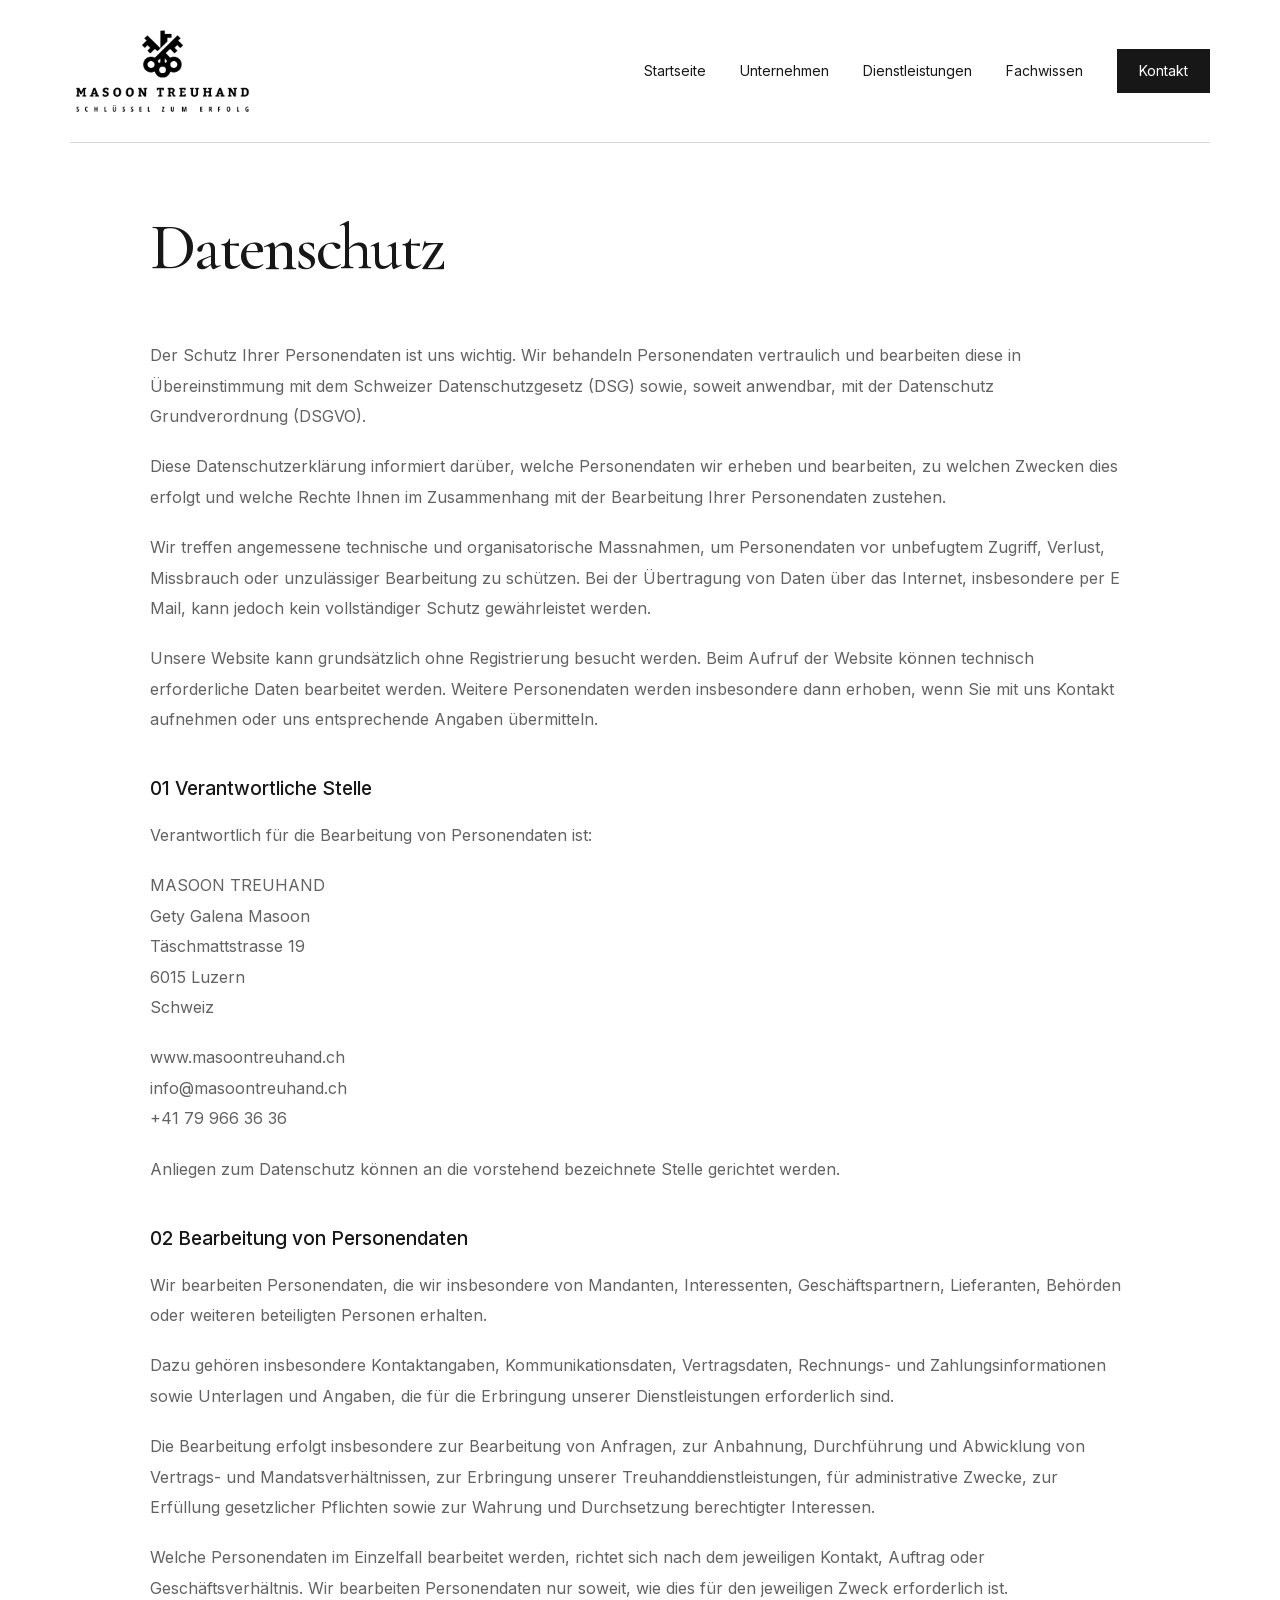
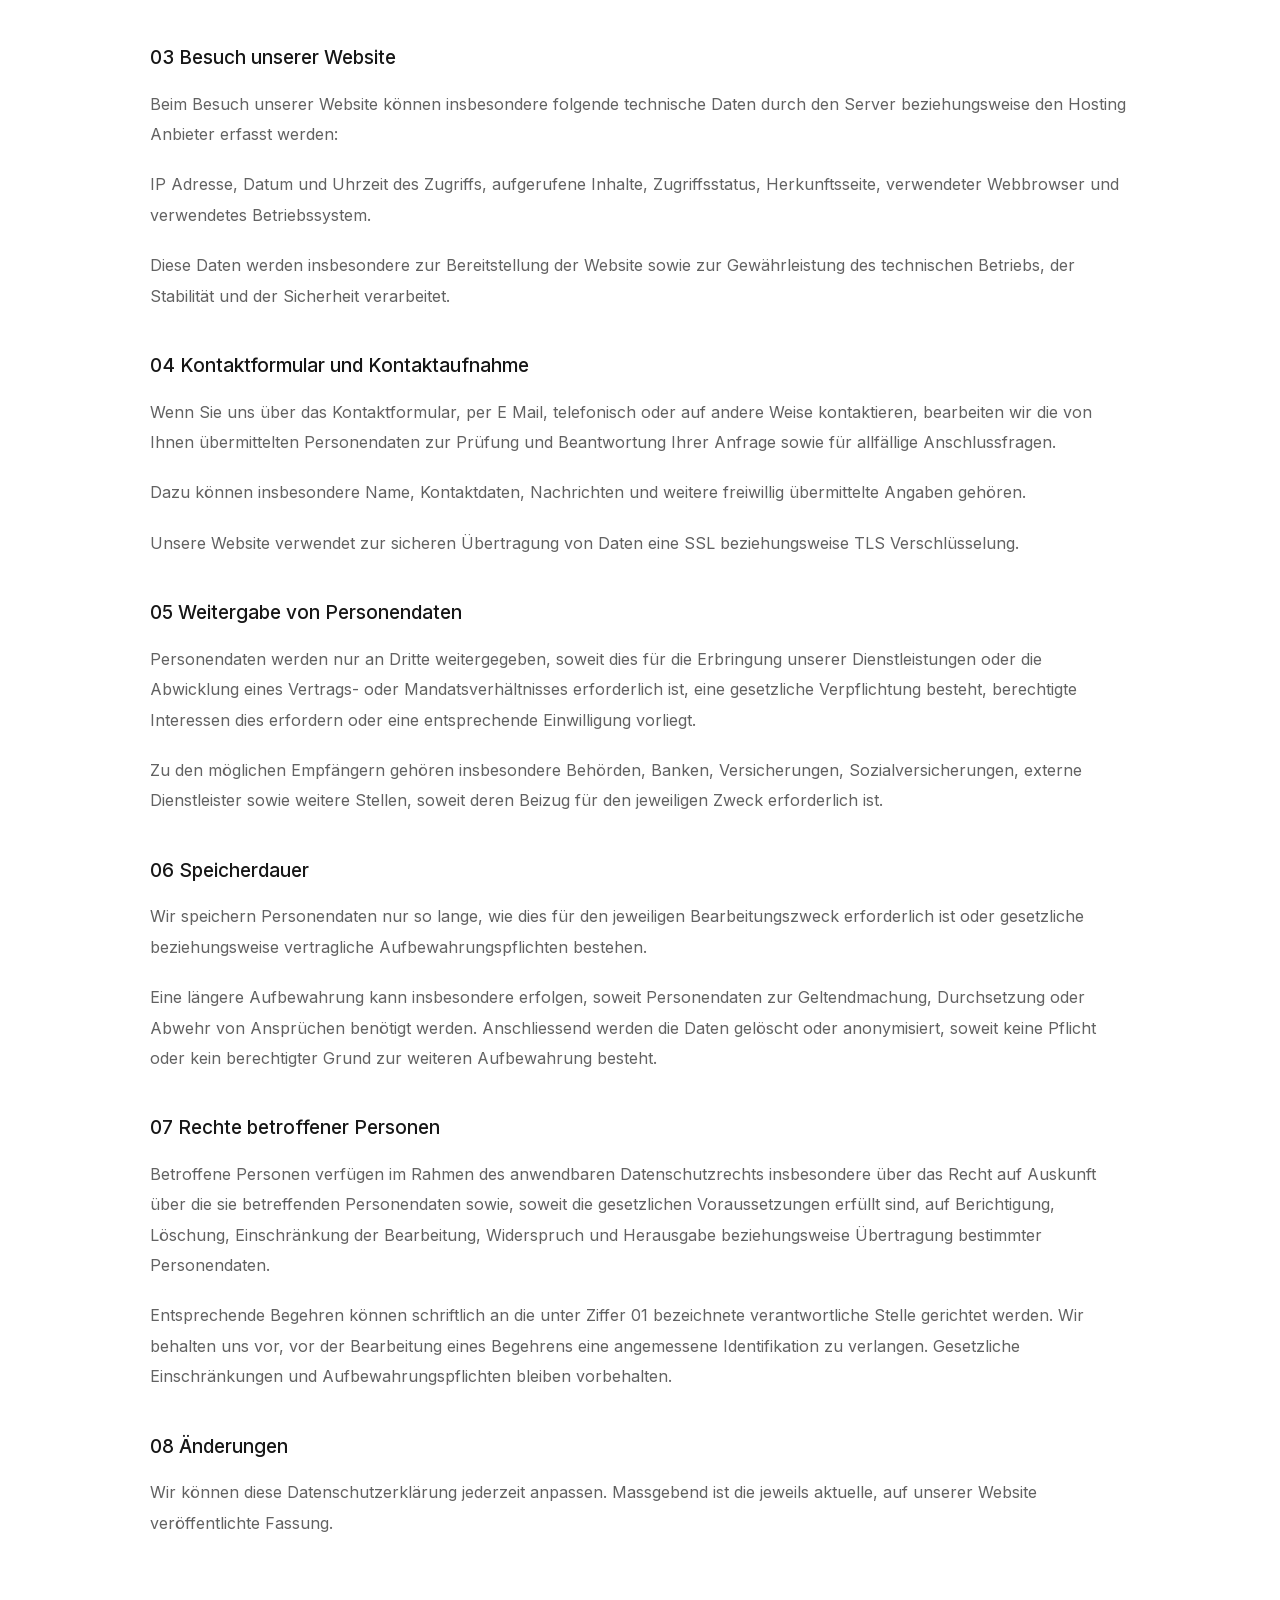
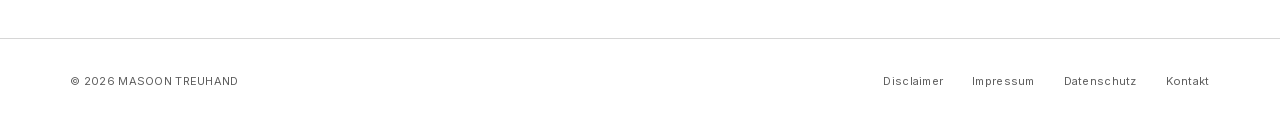
==== datenschutz/index.html @ 7bd4a15a "Website v3 importiert" ====
<!doctype html><html lang="de-CH"><head><meta charset="utf-8"><meta name="viewport" content="width=device-width,initial-scale=1"><meta name="theme-color" content="#ffffff"><title>Datenschutz | MASOON TREUHAND</title><meta name="description" content="MASOON TREUHAND in Luzern. Buchhaltung, Personaladministration, Jahresabschluss, Steuererklärung und Unternehmensberatung."><link rel="icon" href="data:image/svg+xml,%3Csvg xmlns='http://www.w3.org/2000/svg' viewBox='0 0 40 40'%3E%3Crect width='40' height='40' fill='%23171717'/%3E%3Ctext x='20' y='29' font-size='30' text-anchor='middle' fill='white' font-family='Georgia'%3EM%3C/text%3E%3C/svg%3E" type="image/svg+xml"><link rel="preload" href="/assets/inter.woff2" as="font" type="font/woff2" crossorigin><link rel="preload" href="/assets/cormorant.woff2" as="font" type="font/woff2" crossorigin><link rel="stylesheet" href="/assets/style.css"><script src="/assets/site.js" defer></script></head><body class=""><a class="skip" href="#inhalt">Zum Inhalt</a><header class="site-header"><div class="header-inner"><a class="brand" href="/" aria-label="MASOON TREUHAND Startseite"><img src="/assets/logo.svg" width="2048" height="1228" alt="MASOON TREUHAND – Schlüssel zum Erfolg"></a><button class="menu-toggle" aria-expanded="false" aria-controls="navigation" type="button"><span>Menü</span><span class="menu-icon" aria-hidden="true">☰</span></button><nav id="navigation" aria-label="Hauptnavigation"><a href="/">Startseite</a><a href="/unternehmen/">Unternehmen</a><a href="/dienstleistungen/">Dienstleistungen</a><a href="/fachwissen/">Fachwissen</a><a href="/kontakt/">Kontakt</a></nav></div></header><main id="inhalt"><section class="legal section"><h1>Datenschutz</h1><div class="disclaimer-card"><div class="prose">
<p class="mt-body-copy">Der Schutz Ihrer Personendaten ist uns wichtig. Wir behandeln Personendaten vertraulich und bearbeiten diese in Übereinstimmung mit dem Schweizer Datenschutzgesetz (DSG) sowie, soweit anwendbar, mit der Datenschutz Grundverordnung (DSGVO).</p>
<p class="mt-body-copy">Diese Datenschutzerklärung informiert darüber, welche Personendaten wir erheben und bearbeiten, zu welchen Zwecken dies erfolgt und welche Rechte Ihnen im Zusammenhang mit der Bearbeitung Ihrer Personendaten zustehen.</p>
<p class="mt-body-copy">Wir treffen angemessene technische und organisatorische Massnahmen, um Personendaten vor unbefugtem Zugriff, Verlust, Missbrauch oder unzulässiger Bearbeitung zu schützen. Bei der Übertragung von Daten über das Internet, insbesondere per E Mail, kann jedoch kein vollständiger Schutz gewährleistet werden.</p>
<p class="mt-body-copy">Unsere Website kann grundsätzlich ohne Registrierung besucht werden. Beim Aufruf der Website können technisch erforderliche Daten bearbeitet werden. Weitere Personendaten werden insbesondere dann erhoben, wenn Sie mit uns Kontakt aufnehmen oder uns entsprechende Angaben übermitteln.</p>
<h2>01 Verantwortliche Stelle</h2>
<p class="mt-body-copy">Verantwortlich für die Bearbeitung von Personendaten ist:</p>
<p class="mt-body-copy">MASOON TREUHAND<br/>Gety Galena Masoon<br/>Täschmattstrasse 19<br/>6015 Luzern<br/>Schweiz</p>
<p class="mt-body-copy">www.masoontreuhand.ch<br/>info@masoontreuhand.ch<br/>+41 79 966 36 36</p>
<p class="mt-body-copy">Anliegen zum Datenschutz können an die vorstehend bezeichnete Stelle gerichtet werden.</p>
<h2>02 Bearbeitung von Personendaten</h2>
<p class="mt-body-copy">Wir bearbeiten Personendaten, die wir insbesondere von Mandanten, Interessenten, Geschäftspartnern, Lieferanten, Behörden oder weiteren beteiligten Personen erhalten.</p>
<p class="mt-body-copy">Dazu gehören insbesondere Kontaktangaben, Kommunikationsdaten, Vertragsdaten, Rechnungs- und Zahlungsinformationen sowie Unterlagen und Angaben, die für die Erbringung unserer Dienstleistungen erforderlich sind.</p>
<p class="mt-body-copy">Die Bearbeitung erfolgt insbesondere zur Bearbeitung von Anfragen, zur Anbahnung, Durchführung und Abwicklung von Vertrags- und Mandatsverhältnissen, zur Erbringung unserer Treuhanddienstleistungen, für administrative Zwecke, zur Erfüllung gesetzlicher Pflichten sowie zur Wahrung und Durchsetzung berechtigter Interessen.</p>
<p class="mt-body-copy">Welche Personendaten im Einzelfall bearbeitet werden, richtet sich nach dem jeweiligen Kontakt, Auftrag oder Geschäftsverhältnis. Wir bearbeiten Personendaten nur soweit, wie dies für den jeweiligen Zweck erforderlich ist.</p>
<h2>03 Besuch unserer Website</h2>
<p class="mt-body-copy">Beim Besuch unserer Website können insbesondere folgende technische Daten durch den Server beziehungsweise den Hosting Anbieter erfasst werden:</p>
<p class="mt-body-copy">IP Adresse, Datum und Uhrzeit des Zugriffs, aufgerufene Inhalte, Zugriffsstatus, Herkunftsseite, verwendeter Webbrowser und verwendetes Betriebssystem.</p>
<p class="mt-body-copy">Diese Daten werden insbesondere zur Bereitstellung der Website sowie zur Gewährleistung des technischen Betriebs, der Stabilität und der Sicherheit verarbeitet.</p>
<h2>04 Kontaktformular und Kontaktaufnahme</h2>
<p class="mt-body-copy">Wenn Sie uns über das Kontaktformular, per E Mail, telefonisch oder auf andere Weise kontaktieren, bearbeiten wir die von Ihnen übermittelten Personendaten zur Prüfung und Beantwortung Ihrer Anfrage sowie für allfällige Anschlussfragen.</p>
<p class="mt-body-copy">Dazu können insbesondere Name, Kontaktdaten, Nachrichten und weitere freiwillig übermittelte Angaben gehören.</p>
<p class="mt-body-copy">Unsere Website verwendet zur sicheren Übertragung von Daten eine SSL beziehungsweise TLS Verschlüsselung.</p>
<h2>05 Weitergabe von Personendaten</h2>
<p class="mt-body-copy">Personendaten werden nur an Dritte weitergegeben, soweit dies für die Erbringung unserer Dienstleistungen oder die Abwicklung eines Vertrags- oder Mandatsverhältnisses erforderlich ist, eine gesetzliche Verpflichtung besteht, berechtigte Interessen dies erfordern oder eine entsprechende Einwilligung vorliegt.</p>
<p class="mt-body-copy">Zu den möglichen Empfängern gehören insbesondere Behörden, Banken, Versicherungen, Sozialversicherungen, externe Dienstleister sowie weitere Stellen, soweit deren Beizug für den jeweiligen Zweck erforderlich ist.</p>
<h2>06 Speicherdauer</h2>
<p class="mt-body-copy">Wir speichern Personendaten nur so lange, wie dies für den jeweiligen Bearbeitungszweck erforderlich ist oder gesetzliche beziehungsweise vertragliche Aufbewahrungspflichten bestehen.</p>
<p class="mt-body-copy">Eine längere Aufbewahrung kann insbesondere erfolgen, soweit Personendaten zur Geltendmachung, Durchsetzung oder Abwehr von Ansprüchen benötigt werden. Anschliessend werden die Daten gelöscht oder anonymisiert, soweit keine Pflicht oder kein berechtigter Grund zur weiteren Aufbewahrung besteht.</p>
<h2>07 Rechte betroffener Personen</h2>
<p class="mt-body-copy">Betroffene Personen verfügen im Rahmen des anwendbaren Datenschutzrechts insbesondere über das Recht auf Auskunft über die sie betreffenden Personendaten sowie, soweit die gesetzlichen Voraussetzungen erfüllt sind, auf Berichtigung, Löschung, Einschränkung der Bearbeitung, Widerspruch und Herausgabe beziehungsweise Übertragung bestimmter Personendaten.</p>
<p class="mt-body-copy">Entsprechende Begehren können schriftlich an die unter Ziffer 01 bezeichnete verantwortliche Stelle gerichtet werden. Wir behalten uns vor, vor der Bearbeitung eines Begehrens eine angemessene Identifikation zu verlangen. Gesetzliche Einschränkungen und Aufbewahrungspflichten bleiben vorbehalten.</p>
<h2>08 Änderungen</h2>
<p class="mt-body-copy">Wir können diese Datenschutzerklärung jederzeit anpassen. Massgebend ist die jeweils aktuelle, auf unserer Website veröffentlichte Fassung.</p>
</div></div></section></main><footer class="site-footer"><a href="/">© 2026 MASOON TREUHAND</a><div><a href="/disclaimer/">Disclaimer</a><a href="/impressum/">Impressum</a><a href="/datenschutz/">Datenschutz</a><a href="/kontakt/">Kontakt</a></div></footer></body></html>
---- assets/style.css ----
@font-face{font-family:Inter;src:url('/assets/inter.woff2') format('woff2');font-style:normal;font-weight:100 900;font-display:swap}
@font-face{font-family:Cormorant;src:url('/assets/cormorant.woff2') format('woff2');font-style:normal;font-weight:300 700;font-display:swap}
:root{--ink:#171717;--muted:#626262;--line:#d6d6d6;--surface:#f3f3f3;--serif:Cormorant,Georgia,serif;--sans:Inter,Arial,sans-serif;--gutter:clamp(24px,5.5vw,96px);color-scheme:light}
*{box-sizing:border-box}html{scroll-behavior:smooth;scroll-padding-top:28px}body{margin:0;background:#fff;color:var(--ink);font:400 16px/1.75 var(--sans);-webkit-font-smoothing:antialiased}a{color:inherit;text-decoration:none}button,input,textarea{font:inherit}button,a,summary{-webkit-tap-highlight-color:transparent}button,summary{cursor:pointer}img{display:block;max-width:100%;height:auto}figure,p,h1,h2,h3{margin:0}h1,h2,h3{font-weight:500}h1,h2{font-family:var(--serif);line-height:1.06;letter-spacing:-.035em}h1{font-size:clamp(48px,5.1vw,78px)}h2{font-size:clamp(38px,3.5vw,55px)}h3{font-family:var(--serif);font-size:32px;line-height:1.15;letter-spacing:-.018em}p{color:var(--muted)}p+p{margin-top:20px}em{font-style:normal}a:focus-visible,button:focus-visible,summary:focus-visible{outline:2px solid #555;outline-offset:6px}input:focus-visible,textarea:focus-visible{outline:2px solid var(--ink);outline-offset:3px}.skip{position:absolute;left:20px;top:-100px;padding:10px 18px;background:#171717;color:white;z-index:20}.skip:focus{top:15px}.site-header{background:#fff;padding:0 var(--gutter)}.header-inner{max-width:1440px;margin:auto;min-height:143px;display:flex;align-items:center;justify-content:space-between;border-bottom:1px solid var(--line);gap:36px}.brand{display:block;width:185px;flex:0 0 185px}.brand img{width:100%;height:auto}.header-inner nav{display:flex;align-items:center;gap:clamp(20px,2.65vw,42px)}.header-inner nav a{font-size:14px;padding:12px 0;position:relative;white-space:nowrap}.header-inner nav a:after{position:absolute;content:'';bottom:4px;height:1px;background:var(--ink);left:0;right:100%;transition:right .2s}.header-inner nav a:hover:after,.header-inner nav a[aria-current]:after{right:0}.header-inner nav a:last-child{background:var(--ink);color:white;padding:10px 22px}.header-inner nav a:last-child:after{display:none}.header-inner nav a:last-child:hover{background:#414141}.menu-toggle{display:none}.eyebrow{text-transform:uppercase;font:500 12px/1.5 var(--sans);letter-spacing:.16em;color:var(--muted)}.section{padding:100px var(--gutter);max-width:1632px;margin:auto}.hero{position:relative;display:grid;grid-template-columns:1.08fr 1fr;gap:50px;max-width:1632px;margin:auto;padding:55px var(--gutter) 70px;min-height:700px}.hero:before{content:'';position:absolute;inset:0 44% 0 0;background:url('/assets/background-portrait.png') no-repeat 40% 30%;background-size:cover;z-index:-1}.hero-copy{align-self:center;padding:14px 0 36px}.hero h1{font-size:clamp(64px,6.35vw,100px);line-height:.99;letter-spacing:-.045em;margin:32px 0 29px}.hero h1 em{color:#727272}.hero-intro{max-width:450px;font-size:16px;line-height:1.9;letter-spacing:.035em}.text-link,.light-link{display:inline-flex;align-items:center;gap:32px;font-size:14px;line-height:1.5;padding:15px 0;border-bottom:1px solid var(--ink);transition:gap .2s}.text-link:hover,.light-link:hover{gap:43px}.text-link span,.light-link span{font-size:21px;font-family:Arial,sans-serif}.hero .text-link{margin-top:24px}.hero-image{position:relative;align-self:stretch;padding-bottom:37px;min-width:0}.hero-image>img{height:100%;width:100%;object-fit:cover;object-position:67% center;min-height:535px;max-height:635px}.hero-image figcaption{position:absolute;bottom:0;left:0;right:0;display:flex;justify-content:space-between;gap:12px;font-size:10px;letter-spacing:.08em;line-height:1.4;color:var(--muted)}.section-heading{display:grid;grid-template-columns:1fr 2fr;gap:36px;margin-bottom:58px}.section-heading>.eyebrow{padding-top:10px}.section-heading h2{max-width:740px}.home-services{border-top:1px solid var(--line)}.service-grid{display:grid;grid-template-columns:repeat(3,minmax(0,1fr));column-gap:44px;row-gap:28px}.service-teaser{border-top:1px solid #adadad;padding:21px 32px 30px 0;position:relative}.number{font-size:12px;letter-spacing:.05em;color:#696969;font-variant-numeric:tabular-nums}.service-teaser h3{margin:31px 0 16px;font-size:30px}.service-teaser p{font-size:15px;line-height:1.75}.service-teaser .corner-link{position:absolute;right:0;top:12px;font-size:24px;transition:transform .2s}.service-teaser:hover .corner-link{transform:translate(3px,-3px)}.service-teaser h3 a:hover{text-decoration:underline;text-decoration-thickness:1px;text-underline-offset:5px}.home-services>.text-link,.home-knowledge>.text-link{margin-top:34px}.home-knowledge{background:var(--surface)}.articles-grid{display:grid;grid-template-columns:repeat(3,minmax(0,1fr));gap:40px}.article-card{display:flex;flex-direction:column;border-top:1px solid #bcbcbc;padding:23px 0 10px;min-width:0}.article-card time{font-size:11px;letter-spacing:.075em;line-height:1.7;color:var(--muted)}.article-card h3{font-size:32px;margin:26px 0 21px}.article-card h3 a:hover{text-decoration:underline;text-decoration-thickness:1px;text-underline-offset:5px}.article-card p{font-size:15px;margin-bottom:24px}.article-card .text-link{margin-top:auto;align-self:flex-start;font-size:13px;gap:28px}.contact-band{background:#1a1a1a;color:white;padding:77px var(--gutter) 87px;display:grid;grid-template-columns:1fr 2fr;gap:36px}.contact-band>.eyebrow{color:#bbb;padding-top:14px}.contact-band h2{max-width:760px;font-size:clamp(44px,4.7vw,72px)}.light-link{border-color:#9a9a9a;margin-top:26px}.site-footer{display:flex;align-items:center;justify-content:space-between;padding:33px var(--gutter);font-size:11px;letter-spacing:.025em;gap:28px;color:#5e5e5e;border-top:1px solid var(--line)}.site-footer>div{display:flex;gap:29px}.site-footer a:hover{color:#111;text-decoration:underline;text-underline-offset:5px}.page-heading{padding:6px 0 65px;max-width:820px}.page-heading h1{margin-top:25px}.company-intro{display:grid;grid-template-columns:1.15fr 1fr;gap:80px;padding-top:72px;background:url('/assets/background.png') no-repeat left top;background-size:cover}.company-intro h1{margin:24px 0 34px;font-size:clamp(43px,4.6vw,68px)}.company-copy{max-width:625px}.company-copy p{font-size:16px;line-height:1.85}.company-intro figure{align-self:center;min-width:0}.company-intro img{width:100%;aspect-ratio:4/5;object-fit:cover;object-position:58% center}.company-intro figcaption{font-size:11px;letter-spacing:.055em;line-height:1.7;margin-top:18px;display:flex;flex-direction:column}.company-intro figcaption span:last-child{color:#777;font-size:10px}.values{background:#f3f3f3}.values-grid{display:grid;grid-template-columns:repeat(3,1fr);gap:60px}.values-grid article{border-top:1px solid #bcbcbc;padding-top:20px}.values-grid h3{margin:25px 0 19px;font-size:37px}.values-grid p{font-size:15px}.collaboration{padding-top:90px;padding-bottom:110px;background:url('/assets/background.png') no-repeat right center;background-size:cover}.collaboration>.section-heading{margin-bottom:30px}.collaboration>p{margin-left:calc(33.333% + 12px);max-width:730px;font-size:18px;line-height:1.9}.services{padding-top:73px}.service-row{display:grid;grid-template-columns:65px minmax(210px,.85fr) minmax(0,1.5fr);gap:30px;padding:39px 0 43px;border-top:1px solid var(--line);scroll-margin-top:24px}.service-row>.number{padding-top:10px}.service-row h2{font-size:36px;overflow-wrap:anywhere}.service-row p{font-size:16px;line-height:1.8}.service-row details{margin-top:19px}.service-row summary{display:flex;align-items:center;justify-content:space-between;gap:15px;width:170px;font-size:13px;list-style:none;padding:8px 0;border-bottom:1px solid #aaa}.service-row summary::-webkit-details-marker{display:none}.plus{font:24px/1 var(--sans);font-weight:300}.when-open{display:none}details[open] .when-open{display:block}details[open] .when-closed{display:none}details[open] .plus{transform:rotate(45deg)}.service-row ul{margin:20px 0 0;padding-left:19px;columns:2;column-gap:24px;color:#555;font-size:14px}.service-row li{padding:5px 0;break-inside:avoid}.knowledge{padding-top:73px}.all-articles{row-gap:68px}.knowledge-note{border-top:1px solid var(--line);padding-top:48px;margin-top:90px;display:grid;grid-template-columns:1fr 2fr;gap:36px}.knowledge-note h2{font-size:39px;margin-bottom:23px}.knowledge-note p{font-size:15px;max-width:780px}.contact-page{display:grid;grid-template-columns:1fr 1fr;gap:100px;padding-top:75px;padding-bottom:95px;background:url('/assets/background.png') no-repeat left center;background-size:cover}.contact-page h1{font-size:clamp(45px,4.6vw,66px);margin:24px 0 28px}.contact-page>div>p:not(.eyebrow){max-width:410px}.contact-facts{display:grid;grid-template-columns:1fr 1fr;gap:27px;margin-top:55px;font-size:15px}.contact-facts>div:first-child{grid-column:1/-1}.contact-facts .eyebrow{margin-bottom:9px;font-size:11px}.contact-facts p{color:#303030}.contact-facts a:hover{text-decoration:underline;text-underline-offset:4px}.contact-form{align-self:start;display:grid;grid-template-columns:1fr 1fr;gap:32px 28px;background:#f2f2f2;padding:44px 38px 32px;margin-top:9px}.field{min-width:0}.field label{display:block;font-size:13px;color:#444;margin-bottom:9px}.field input,.field textarea{display:block;width:100%;border:0;border-bottom:1px solid #9a9a9a;border-radius:0;background:transparent;color:#171717;padding:8px 0;outline-offset:2px;font-size:16px}.field textarea{resize:vertical;min-height:150px}.full{grid-column:1/-1}.honey{display:none}.submit{grid-column:1/-1;display:flex;justify-content:space-between;align-items:center;border:0;background:#1a1a1a;color:white;padding:15px 21px;font-size:14px}.submit>span{font-size:23px}.submit:hover{background:#393939}.submit:disabled{opacity:.6;cursor:wait}.form-status{font-size:14px;line-height:1.7}.form-status:empty{display:none}.form-status.success{color:#191919}.form-status.error{color:#272727;border-left:2px solid #555;padding-left:14px}.legal{padding-top:70px;max-width:1120px;min-height:65vh}.legal h1{margin-bottom:58px}.legal h2{font-family:var(--sans);font-size:19px;line-height:1.4;font-weight:500;letter-spacing:0;margin:42px 0 17px}.legal p{font-size:16px;line-height:1.9}.article-main{max-width:1060px;margin:auto;padding:48px var(--gutter) 95px}.article-main .article-back{margin-bottom:54px}.article-back .text-link{font-size:12px;border-color:#aaa;gap:22px;padding:6px 0}.article-overline{margin-bottom:24px}.article-overline p{font-size:12px;letter-spacing:.1em;color:#666}.article-hero{margin-bottom:46px;padding-bottom:40px;border-bottom:1px solid var(--line)}.article-title{font-size:clamp(43px,4.7vw,68px);margin-bottom:28px}.article-lead{font-size:19px;line-height:1.7;color:#555}.article-main article h2{font-size:36px;margin:43px 0 21px}.article-main article h3{font-size:28px;margin:30px 0 17px}.article-main article p{font-size:16px;line-height:1.9}.article-main article ul,.article-main article ol{padding-left:22px;margin:18px 0 26px;color:#575757}.article-main article li{padding:7px 0;line-height:1.85}.article-main strong{font-weight:500;color:#222}.item-separator{color:#888;padding:0 9px}.article-main table{display:block;overflow-x:auto;border-collapse:collapse;width:100%;font-size:14px}.article-main td,.article-main th{padding:14px;border:1px solid #ddd;vertical-align:top}.article-main a:not(.text-link){text-decoration:underline;text-underline-offset:4px;overflow-wrap:anywhere}
@media(min-width:1700px){.contact-band{padding-left:max(var(--gutter),calc((100vw - 1440px)/2));padding-right:max(var(--gutter),calc((100vw - 1440px)/2))}}
@media(max-width:1100px){.hero{gap:30px;min-height:620px}.hero h1{font-size:clamp(60px,7.4vw,82px)}.hero-image>img{min-height:510px}.hero-image figcaption{flex-direction:column;gap:3px}.hero-image{padding-bottom:48px}.service-grid,.articles-grid{gap:30px}.service-teaser h3{font-size:27px;overflow-wrap:anywhere}.company-intro{gap:40px}.contact-page{gap:45px}.contact-form{padding:32px 26px}.contact-facts{grid-template-columns:1fr}.contact-facts>div:first-child{grid-column:auto}.service-row{grid-template-columns:35px minmax(180px,.8fr) minmax(0,1.4fr);gap:22px}.service-row h2{font-size:31px}.header-inner nav{gap:20px}.header-inner nav a{font-size:13px}.brand{width:160px;flex-basis:160px}}
@media(max-width:800px){.header-inner{min-height:116px;position:relative;flex-wrap:wrap;gap:0}.brand{width:151px;flex-basis:151px}.menu-toggle{display:flex;align-items:center;gap:17px;border:0;background:transparent;padding:12px 0 12px 15px;font-size:14px;color:#171717}.menu-icon{font-size:23px}.header-inner nav{display:none;width:100%;align-items:stretch;padding:10px 0 26px;flex-direction:column;gap:0}.header-inner nav.open{display:flex}.header-inner nav a{padding:12px 0;font-size:16px}.header-inner nav a:last-child{margin-top:12px;align-self:flex-start}.header-inner nav a:after{display:none}.header-inner nav a[aria-current]{font-weight:600}.hero{gap:27px;grid-template-columns:1.1fr 1fr;padding-top:39px;min-height:540px}.hero h1{font-size:clamp(47px,7.9vw,66px);margin-top:22px}.hero-intro{font-size:14px;line-height:1.85;letter-spacing:.015em}.hero-image>img{min-height:430px}.hero-copy{padding-bottom:20px}.eyebrow{font-size:11px}.hero .text-link{margin-top:18px;font-size:13px}.section{padding-top:65px;padding-bottom:65px}.section-heading{grid-template-columns:1fr;gap:17px;margin-bottom:37px}.section-heading>.eyebrow{padding:0}.section-heading h2{max-width:650px}.service-grid{grid-template-columns:repeat(2,minmax(0,1fr));column-gap:30px;row-gap:19px}.service-teaser h3{margin-top:20px}.articles-grid{grid-template-columns:repeat(2,minmax(0,1fr));gap:40px 30px}.home-knowledge .article-card:last-child{grid-column:1/-1;max-width:600px}.article-card h3{font-size:30px}.contact-band{grid-template-columns:1fr;gap:22px;padding-top:55px;padding-bottom:60px}.site-footer{align-items:flex-start;flex-direction:column;gap:20px}.site-footer>div{gap:24px;flex-wrap:wrap}.company-intro{grid-template-columns:1fr;gap:45px}.company-intro h1{max-width:640px}.company-intro figure{width:75%;justify-self:end}.company-intro img{aspect-ratio:1/1}.company-copy{max-width:none}.values-grid{gap:30px}.values-grid h3{font-size:31px}.collaboration>p{margin-left:0;max-width:none;font-size:17px}.service-row{grid-template-columns:35px 1fr;gap:15px 25px}.service-row h2{font-size:35px}.service-row>div{grid-column:2}.service-row ul{columns:2}.page-heading{padding-bottom:47px}.knowledge-note{grid-template-columns:1fr;gap:18px;margin-top:65px}.contact-page{grid-template-columns:1fr;gap:45px}.contact-facts{grid-template-columns:1fr 1fr;gap:28px;margin-top:38px}.contact-facts>div:first-child{grid-row:span 2}.contact-form{max-width:none;padding:36px}.article-main{padding-top:32px;padding-bottom:65px}.article-main .article-back{margin-bottom:38px}}
@media(max-width:540px){:root{--gutter:24px}.header-inner{min-height:111px}.brand{width:143px;flex-basis:143px}.hero{grid-template-columns:1fr;gap:26px;padding-top:27px;padding-bottom:44px}.hero:before{inset:0 0 35% 0;background-position:right top}.hero-copy{padding:13px 0 0}.hero h1{font-size:clamp(58px,13.8vw,74px);line-height:1.01;margin:23px 0 26px}.hero-intro{font-size:15px;max-width:440px;letter-spacing:.018em;line-height:1.8}.hero .text-link{margin-top:17px;font-size:14px}.hero-image{padding-bottom:46px;margin-top:13px}.hero-image>img{aspect-ratio:1.05/1;height:auto;min-height:0;max-height:none;object-position:68% center}.hero-image figcaption{font-size:10px;gap:3px;bottom:0}.section{padding-top:53px;padding-bottom:55px}.section-heading h2{font-size:40px}.section-heading{gap:18px;margin-bottom:33px}.service-grid{grid-template-columns:1fr;gap:0}.service-teaser{padding:21px 28px 25px 35px}.service-teaser>.number{position:absolute;left:0;top:25px}.service-teaser h3{font-size:29px;margin:0 0 13px}.service-teaser p{font-size:14px;max-width:380px}.service-teaser .corner-link{top:14px}.home-services>.text-link,.home-knowledge>.text-link{margin-top:19px;font-size:13px;gap:24px}.articles-grid{grid-template-columns:1fr;gap:38px}.article-card{padding-top:20px}.article-card h3{font-size:33px;margin:19px 0 15px}.article-card p{font-size:15px}.home-knowledge .article-card:last-child{grid-column:auto}.article-card .text-link{font-size:13px}.contact-band h2{font-size:44px}.contact-band{padding-top:44px;padding-bottom:47px;gap:19px}.site-footer{font-size:10px;padding-top:26px;padding-bottom:26px;gap:19px}.site-footer>div{gap:15px}.company-intro h1{font-size:47px;margin-top:22px}.company-copy p{font-size:15px}.company-intro figure{width:100%}.values-grid{grid-template-columns:1fr;gap:30px}.values-grid article{display:grid;grid-template-columns:30px 1fr;column-gap:15px;padding-top:21px}.values-grid .number{padding-top:7px}.values-grid h3{font-size:35px;margin:0 0 16px}.values-grid p{grid-column:2;font-size:15px}.collaboration>p{font-size:16px}.page-heading h1{font-size:48px}.service-row{grid-template-columns:25px 1fr;gap:14px 15px;padding:29px 0 34px}.service-row h2{font-size:31px;overflow-wrap:anywhere}.service-row p{font-size:15px}.service-row ul{columns:1;font-size:14px}.all-articles{gap:40px}.knowledge-note h2{font-size:36px}.contact-page h1{font-size:48px}.contact-facts{grid-template-columns:1fr}.contact-facts>div:first-child{grid-row:auto}.contact-form{padding:27px 22px;gap:26px 20px;grid-template-columns:1fr}.contact-form>.field{grid-column:1}.contact-page{gap:34px}.field label{font-size:13px}.article-title{font-size:45px}.article-lead{font-size:17px}.article-main article h2{font-size:32px}.article-main article p,.article-main article li{font-size:15px}.article-main article ul{padding-left:18px}.legal h1{font-size:52px;margin-bottom:36px}.legal p{font-size:15px}.legal h2{font-size:18px}.text-link{font-size:14px}}
@media(prefers-reduced-motion:reduce){html{scroll-behavior:auto}*,*:before,*:after{transition:none!important}}
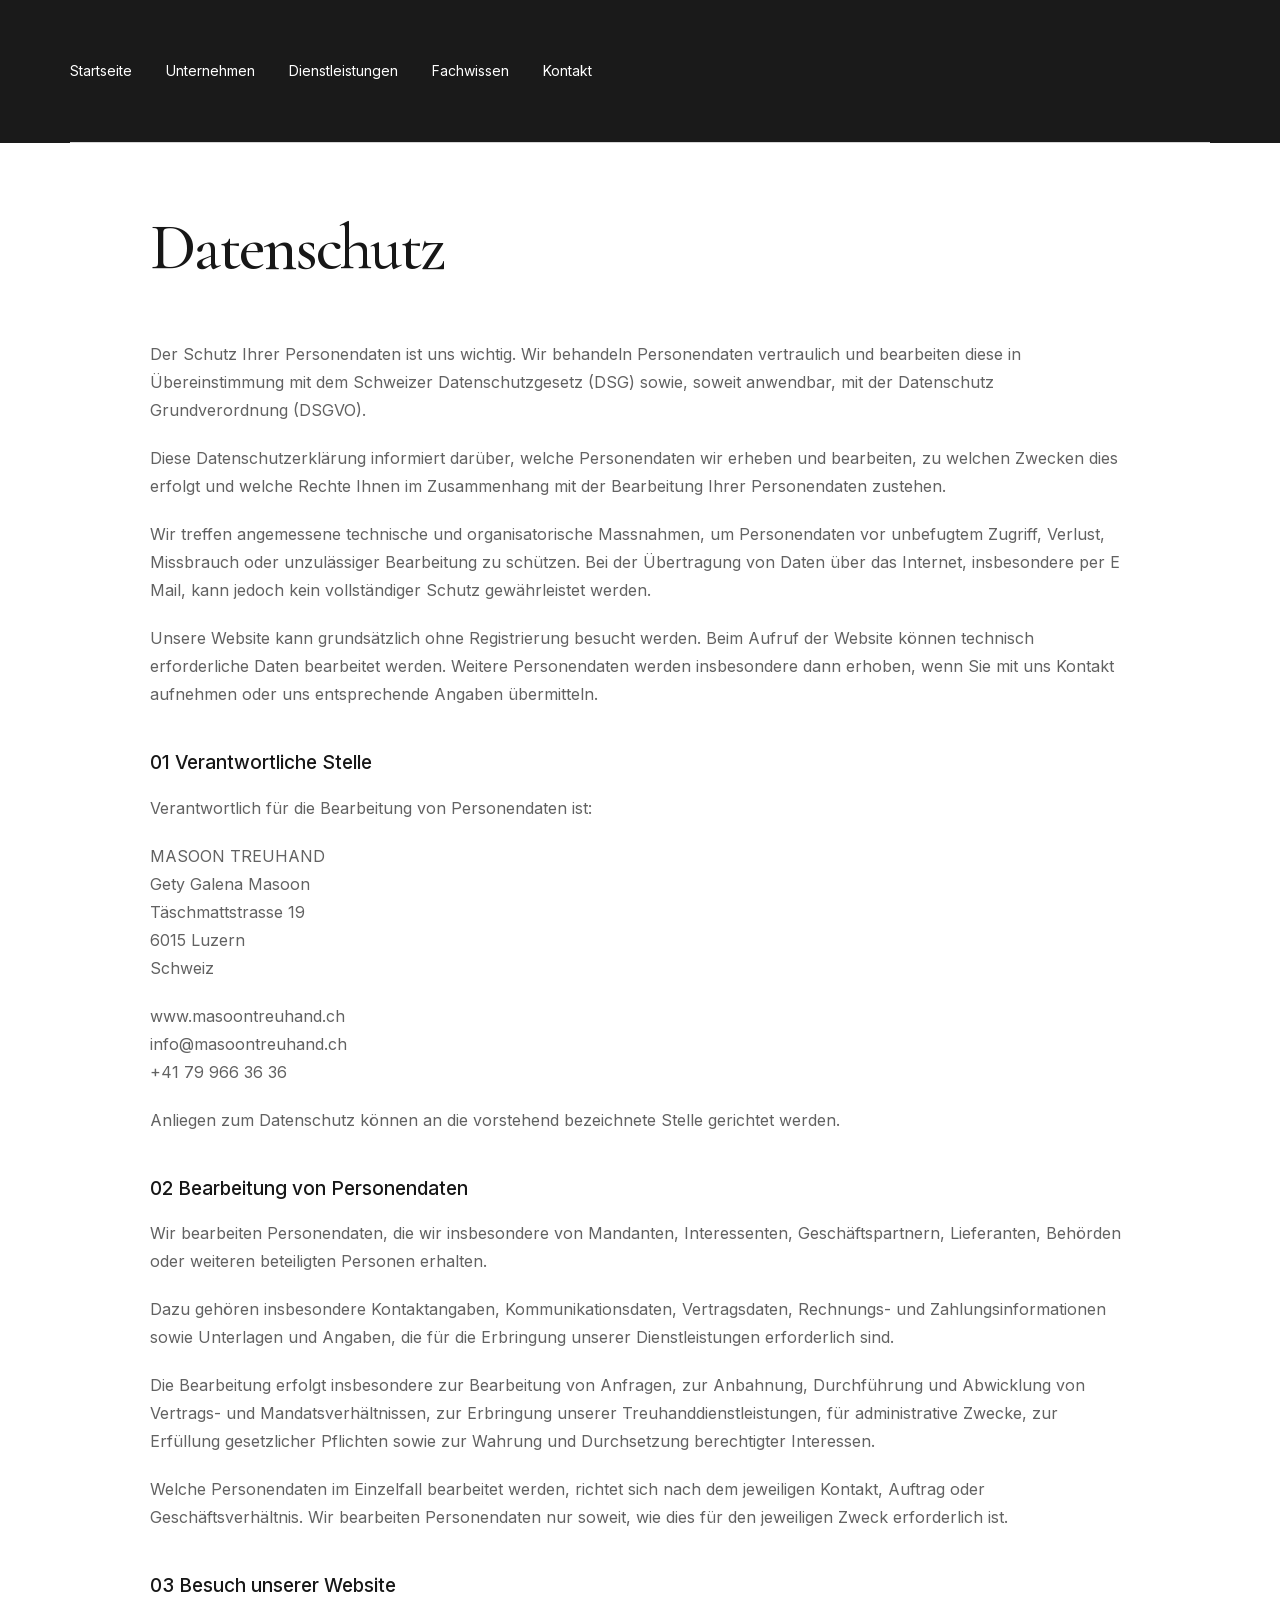
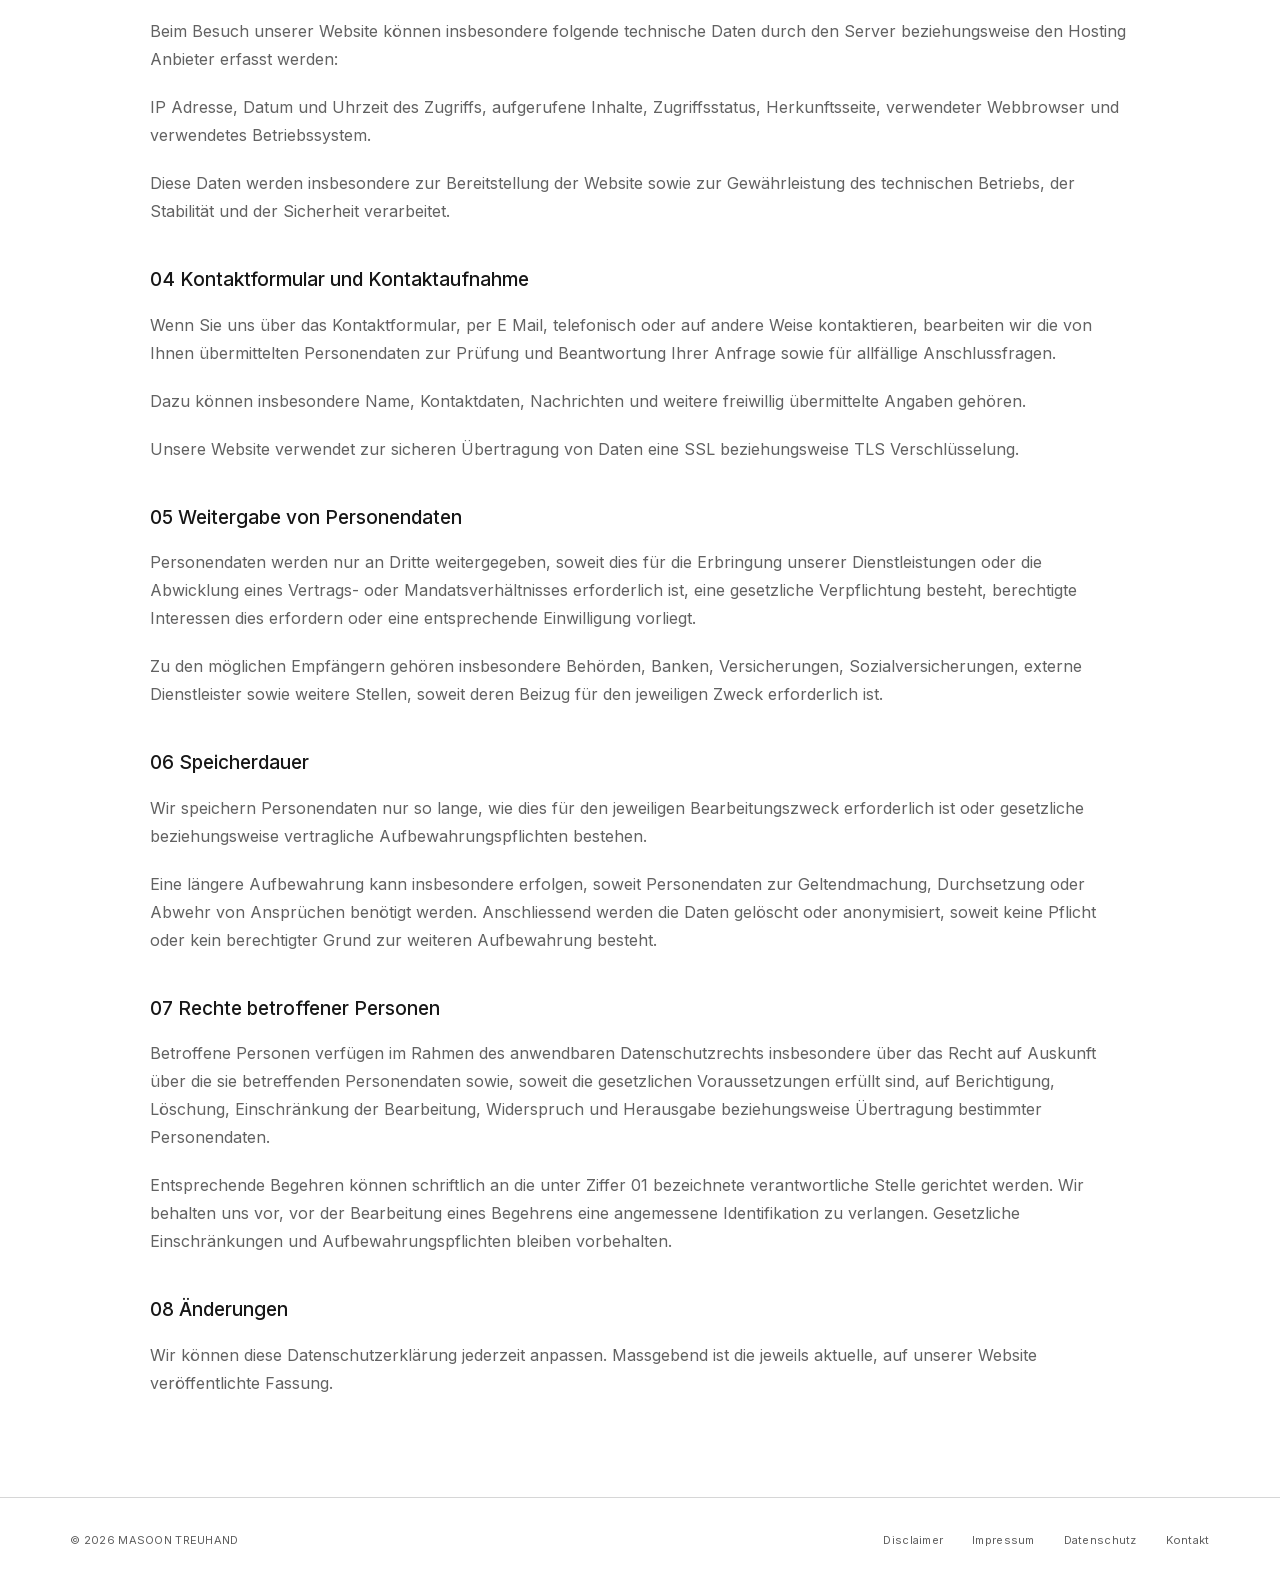
==== commit 79358f92: "Remove old header logo" ====
--- a/datenschutz/index.html
+++ b/datenschutz/index.html
@@ -1,35 +1,86 @@
-<!doctype html><html lang="de-CH"><head><meta charset="utf-8"><meta name="viewport" content="width=device-width,initial-scale=1"><meta name="theme-color" content="#ffffff"><title>Datenschutz | MASOON TREUHAND</title><meta name="description" content="MASOON TREUHAND in Luzern. Buchhaltung, Personaladministration, Jahresabschluss, Steuererklärung und Unternehmensberatung."><link rel="icon" href="data:image/svg+xml,%3Csvg xmlns='http://www.w3.org/2000/svg' viewBox='0 0 40 40'%3E%3Crect width='40' height='40' fill='%23171717'/%3E%3Ctext x='20' y='29' font-size='30' text-anchor='middle' fill='white' font-family='Georgia'%3EM%3C/text%3E%3C/svg%3E" type="image/svg+xml"><link rel="preload" href="/assets/inter.woff2" as="font" type="font/woff2" crossorigin><link rel="preload" href="/assets/cormorant.woff2" as="font" type="font/woff2" crossorigin><link rel="stylesheet" href="/assets/style.css"><script src="/assets/site.js" defer></script></head><body class=""><a class="skip" href="#inhalt">Zum Inhalt</a><header class="site-header"><div class="header-inner"><a class="brand" href="/" aria-label="MASOON TREUHAND Startseite"><img src="/assets/logo.svg" width="2048" height="1228" alt="MASOON TREUHAND – Schlüssel zum Erfolg"></a><button class="menu-toggle" aria-expanded="false" aria-controls="navigation" type="button"><span>Menü</span><span class="menu-icon" aria-hidden="true">☰</span></button><nav id="navigation" aria-label="Hauptnavigation"><a href="/">Startseite</a><a href="/unternehmen/">Unternehmen</a><a href="/dienstleistungen/">Dienstleistungen</a><a href="/fachwissen/">Fachwissen</a><a href="/kontakt/">Kontakt</a></nav></div></header><main id="inhalt"><section class="legal section"><h1>Datenschutz</h1><div class="disclaimer-card"><div class="prose">
-<p class="mt-body-copy">Der Schutz Ihrer Personendaten ist uns wichtig. Wir behandeln Personendaten vertraulich und bearbeiten diese in Übereinstimmung mit dem Schweizer Datenschutzgesetz (DSG) sowie, soweit anwendbar, mit der Datenschutz Grundverordnung (DSGVO).</p>
-<p class="mt-body-copy">Diese Datenschutzerklärung informiert darüber, welche Personendaten wir erheben und bearbeiten, zu welchen Zwecken dies erfolgt und welche Rechte Ihnen im Zusammenhang mit der Bearbeitung Ihrer Personendaten zustehen.</p>
-<p class="mt-body-copy">Wir treffen angemessene technische und organisatorische Massnahmen, um Personendaten vor unbefugtem Zugriff, Verlust, Missbrauch oder unzulässiger Bearbeitung zu schützen. Bei der Übertragung von Daten über das Internet, insbesondere per E Mail, kann jedoch kein vollständiger Schutz gewährleistet werden.</p>
-<p class="mt-body-copy">Unsere Website kann grundsätzlich ohne Registrierung besucht werden. Beim Aufruf der Website können technisch erforderliche Daten bearbeitet werden. Weitere Personendaten werden insbesondere dann erhoben, wenn Sie mit uns Kontakt aufnehmen oder uns entsprechende Angaben übermitteln.</p>
-<h2>01 Verantwortliche Stelle</h2>
-<p class="mt-body-copy">Verantwortlich für die Bearbeitung von Personendaten ist:</p>
-<p class="mt-body-copy">MASOON TREUHAND<br/>Gety Galena Masoon<br/>Täschmattstrasse 19<br/>6015 Luzern<br/>Schweiz</p>
-<p class="mt-body-copy">www.masoontreuhand.ch<br/>info@masoontreuhand.ch<br/>+41 79 966 36 36</p>
-<p class="mt-body-copy">Anliegen zum Datenschutz können an die vorstehend bezeichnete Stelle gerichtet werden.</p>
-<h2>02 Bearbeitung von Personendaten</h2>
-<p class="mt-body-copy">Wir bearbeiten Personendaten, die wir insbesondere von Mandanten, Interessenten, Geschäftspartnern, Lieferanten, Behörden oder weiteren beteiligten Personen erhalten.</p>
-<p class="mt-body-copy">Dazu gehören insbesondere Kontaktangaben, Kommunikationsdaten, Vertragsdaten, Rechnungs- und Zahlungsinformationen sowie Unterlagen und Angaben, die für die Erbringung unserer Dienstleistungen erforderlich sind.</p>
-<p class="mt-body-copy">Die Bearbeitung erfolgt insbesondere zur Bearbeitung von Anfragen, zur Anbahnung, Durchführung und Abwicklung von Vertrags- und Mandatsverhältnissen, zur Erbringung unserer Treuhanddienstleistungen, für administrative Zwecke, zur Erfüllung gesetzlicher Pflichten sowie zur Wahrung und Durchsetzung berechtigter Interessen.</p>
-<p class="mt-body-copy">Welche Personendaten im Einzelfall bearbeitet werden, richtet sich nach dem jeweiligen Kontakt, Auftrag oder Geschäftsverhältnis. Wir bearbeiten Personendaten nur soweit, wie dies für den jeweiligen Zweck erforderlich ist.</p>
-<h2>03 Besuch unserer Website</h2>
-<p class="mt-body-copy">Beim Besuch unserer Website können insbesondere folgende technische Daten durch den Server beziehungsweise den Hosting Anbieter erfasst werden:</p>
-<p class="mt-body-copy">IP Adresse, Datum und Uhrzeit des Zugriffs, aufgerufene Inhalte, Zugriffsstatus, Herkunftsseite, verwendeter Webbrowser und verwendetes Betriebssystem.</p>
-<p class="mt-body-copy">Diese Daten werden insbesondere zur Bereitstellung der Website sowie zur Gewährleistung des technischen Betriebs, der Stabilität und der Sicherheit verarbeitet.</p>
-<h2>04 Kontaktformular und Kontaktaufnahme</h2>
-<p class="mt-body-copy">Wenn Sie uns über das Kontaktformular, per E Mail, telefonisch oder auf andere Weise kontaktieren, bearbeiten wir die von Ihnen übermittelten Personendaten zur Prüfung und Beantwortung Ihrer Anfrage sowie für allfällige Anschlussfragen.</p>
-<p class="mt-body-copy">Dazu können insbesondere Name, Kontaktdaten, Nachrichten und weitere freiwillig übermittelte Angaben gehören.</p>
-<p class="mt-body-copy">Unsere Website verwendet zur sicheren Übertragung von Daten eine SSL beziehungsweise TLS Verschlüsselung.</p>
-<h2>05 Weitergabe von Personendaten</h2>
-<p class="mt-body-copy">Personendaten werden nur an Dritte weitergegeben, soweit dies für die Erbringung unserer Dienstleistungen oder die Abwicklung eines Vertrags- oder Mandatsverhältnisses erforderlich ist, eine gesetzliche Verpflichtung besteht, berechtigte Interessen dies erfordern oder eine entsprechende Einwilligung vorliegt.</p>
-<p class="mt-body-copy">Zu den möglichen Empfängern gehören insbesondere Behörden, Banken, Versicherungen, Sozialversicherungen, externe Dienstleister sowie weitere Stellen, soweit deren Beizug für den jeweiligen Zweck erforderlich ist.</p>
-<h2>06 Speicherdauer</h2>
-<p class="mt-body-copy">Wir speichern Personendaten nur so lange, wie dies für den jeweiligen Bearbeitungszweck erforderlich ist oder gesetzliche beziehungsweise vertragliche Aufbewahrungspflichten bestehen.</p>
-<p class="mt-body-copy">Eine längere Aufbewahrung kann insbesondere erfolgen, soweit Personendaten zur Geltendmachung, Durchsetzung oder Abwehr von Ansprüchen benötigt werden. Anschliessend werden die Daten gelöscht oder anonymisiert, soweit keine Pflicht oder kein berechtigter Grund zur weiteren Aufbewahrung besteht.</p>
-<h2>07 Rechte betroffener Personen</h2>
-<p class="mt-body-copy">Betroffene Personen verfügen im Rahmen des anwendbaren Datenschutzrechts insbesondere über das Recht auf Auskunft über die sie betreffenden Personendaten sowie, soweit die gesetzlichen Voraussetzungen erfüllt sind, auf Berichtigung, Löschung, Einschränkung der Bearbeitung, Widerspruch und Herausgabe beziehungsweise Übertragung bestimmter Personendaten.</p>
-<p class="mt-body-copy">Entsprechende Begehren können schriftlich an die unter Ziffer 01 bezeichnete verantwortliche Stelle gerichtet werden. Wir behalten uns vor, vor der Bearbeitung eines Begehrens eine angemessene Identifikation zu verlangen. Gesetzliche Einschränkungen und Aufbewahrungspflichten bleiben vorbehalten.</p>
-<h2>08 Änderungen</h2>
-<p class="mt-body-copy">Wir können diese Datenschutzerklärung jederzeit anpassen. Massgebend ist die jeweils aktuelle, auf unserer Website veröffentlichte Fassung.</p>
-</div></div></section></main><footer class="site-footer"><a href="/">© 2026 MASOON TREUHAND</a><div><a href="/disclaimer/">Disclaimer</a><a href="/impressum/">Impressum</a><a href="/datenschutz/">Datenschutz</a><a href="/kontakt/">Kontakt</a></div></footer></body></html>+<!doctype html>
+<html lang="de-CH">
+  <head>
+    <meta charset="utf-8">
+    <meta name="viewport" content="width=device-width,initial-scale=1">
+    <meta name="theme-color" content="#ffffff">
+    <title>Datenschutz | MASOON TREUHAND</title>
+    <meta name="description" content="MASOON TREUHAND in Luzern. Buchhaltung, Personaladministration, Jahresabschluss, Steuererklärung und Unternehmensberatung.">
+    <link rel="icon" href="data:image/svg+xml,%3Csvg xmlns='http://www.w3.org/2000/svg' viewBox='0 0 40 40'%3E%3Crect width='40' height='40' fill='%23171717'/%3E%3Ctext x='20' y='29' font-size='30' text-anchor='middle' fill='white' font-family='Georgia'%3EM%3C/text%3E%3C/svg%3E" type="image/svg+xml">
+    <link rel="preload" href="/assets/inter.woff2" as="font" type="font/woff2" crossorigin>
+    <link rel="preload" href="/assets/cormorant.woff2" as="font" type="font/woff2" crossorigin>
+    <link rel="stylesheet" href="/assets/style.css">
+    <script src="/assets/site.js" defer></script>
+  </head>
+  <body class="">
+    <a class="skip" href="#inhalt">Zum Inhalt</a>
+    <header class="site-header">
+      <div class="header-inner">
+<button class="menu-toggle" aria-expanded="false" aria-controls="navigation" type="button">
+          <span>Menü</span>
+          <span class="menu-icon" aria-hidden="true">☰</span>
+        </button>
+        <nav id="navigation" aria-label="Hauptnavigation">
+          <a href="/">Startseite</a>
+          <a href="/unternehmen/">Unternehmen</a>
+          <a href="/dienstleistungen/">Dienstleistungen</a>
+          <a href="/fachwissen/">Fachwissen</a>
+          <a href="/kontakt/">Kontakt</a>
+        </nav>
+      </div>
+    </header>
+
+    <main id="inhalt">
+      <section class="legal section">
+        <h1>Datenschutz</h1>
+        <div class="disclaimer-card">
+          <div class="prose">
+            <p class="mt-body-copy">Der Schutz Ihrer Personendaten ist uns wichtig. Wir behandeln Personendaten vertraulich und bearbeiten diese in Übereinstimmung mit dem Schweizer Datenschutzgesetz (DSG) sowie, soweit anwendbar, mit der Datenschutz Grundverordnung (DSGVO).</p>
+            <p class="mt-body-copy">Diese Datenschutzerklärung informiert darüber, welche Personendaten wir erheben und bearbeiten, zu welchen Zwecken dies erfolgt und welche Rechte Ihnen im Zusammenhang mit der Bearbeitung Ihrer Personendaten zustehen.</p>
+            <p class="mt-body-copy">Wir treffen angemessene technische und organisatorische Massnahmen, um Personendaten vor unbefugtem Zugriff, Verlust, Missbrauch oder unzulässiger Bearbeitung zu schützen. Bei der Übertragung von Daten über das Internet, insbesondere per E Mail, kann jedoch kein vollständiger Schutz gewährleistet werden.</p>
+            <p class="mt-body-copy">Unsere Website kann grundsätzlich ohne Registrierung besucht werden. Beim Aufruf der Website können technisch erforderliche Daten bearbeitet werden. Weitere Personendaten werden insbesondere dann erhoben, wenn Sie mit uns Kontakt aufnehmen oder uns entsprechende Angaben übermitteln.</p>
+            <h2>01 Verantwortliche Stelle</h2>
+            <p class="mt-body-copy">Verantwortlich für die Bearbeitung von Personendaten ist:</p>
+            <p class="mt-body-copy">MASOON TREUHAND<br/>Gety Galena Masoon<br/>Täschmattstrasse 19<br/>6015 Luzern<br/>Schweiz</p>
+            <p class="mt-body-copy">www.masoontreuhand.ch<br/>info@masoontreuhand.ch<br/>+41 79 966 36 36</p>
+            <p class="mt-body-copy">Anliegen zum Datenschutz können an die vorstehend bezeichnete Stelle gerichtet werden.</p>
+            <h2>02 Bearbeitung von Personendaten</h2>
+            <p class="mt-body-copy">Wir bearbeiten Personendaten, die wir insbesondere von Mandanten, Interessenten, Geschäftspartnern, Lieferanten, Behörden oder weiteren beteiligten Personen erhalten.</p>
+            <p class="mt-body-copy">Dazu gehören insbesondere Kontaktangaben, Kommunikationsdaten, Vertragsdaten, Rechnungs- und Zahlungsinformationen sowie Unterlagen und Angaben, die für die Erbringung unserer Dienstleistungen erforderlich sind.</p>
+            <p class="mt-body-copy">Die Bearbeitung erfolgt insbesondere zur Bearbeitung von Anfragen, zur Anbahnung, Durchführung und Abwicklung von Vertrags- und Mandatsverhältnissen, zur Erbringung unserer Treuhanddienstleistungen, für administrative Zwecke, zur Erfüllung gesetzlicher Pflichten sowie zur Wahrung und Durchsetzung berechtigter Interessen.</p>
+            <p class="mt-body-copy">Welche Personendaten im Einzelfall bearbeitet werden, richtet sich nach dem jeweiligen Kontakt, Auftrag oder Geschäftsverhältnis. Wir bearbeiten Personendaten nur soweit, wie dies für den jeweiligen Zweck erforderlich ist.</p>
+            <h2>03 Besuch unserer Website</h2>
+            <p class="mt-body-copy">Beim Besuch unserer Website können insbesondere folgende technische Daten durch den Server beziehungsweise den Hosting Anbieter erfasst werden:</p>
+            <p class="mt-body-copy">IP Adresse, Datum und Uhrzeit des Zugriffs, aufgerufene Inhalte, Zugriffsstatus, Herkunftsseite, verwendeter Webbrowser und verwendetes Betriebssystem.</p>
+            <p class="mt-body-copy">Diese Daten werden insbesondere zur Bereitstellung der Website sowie zur Gewährleistung des technischen Betriebs, der Stabilität und der Sicherheit verarbeitet.</p>
+            <h2>04 Kontaktformular und Kontaktaufnahme</h2>
+            <p class="mt-body-copy">Wenn Sie uns über das Kontaktformular, per E Mail, telefonisch oder auf andere Weise kontaktieren, bearbeiten wir die von Ihnen übermittelten Personendaten zur Prüfung und Beantwortung Ihrer Anfrage sowie für allfällige Anschlussfragen.</p>
+            <p class="mt-body-copy">Dazu können insbesondere Name, Kontaktdaten, Nachrichten und weitere freiwillig übermittelte Angaben gehören.</p>
+            <p class="mt-body-copy">Unsere Website verwendet zur sicheren Übertragung von Daten eine SSL beziehungsweise TLS Verschlüsselung.</p>
+            <h2>05 Weitergabe von Personendaten</h2>
+            <p class="mt-body-copy">Personendaten werden nur an Dritte weitergegeben, soweit dies für die Erbringung unserer Dienstleistungen oder die Abwicklung eines Vertrags- oder Mandatsverhältnisses erforderlich ist, eine gesetzliche Verpflichtung besteht, berechtigte Interessen dies erfordern oder eine entsprechende Einwilligung vorliegt.</p>
+            <p class="mt-body-copy">Zu den möglichen Empfängern gehören insbesondere Behörden, Banken, Versicherungen, Sozialversicherungen, externe Dienstleister sowie weitere Stellen, soweit deren Beizug für den jeweiligen Zweck erforderlich ist.</p>
+            <h2>06 Speicherdauer</h2>
+            <p class="mt-body-copy">Wir speichern Personendaten nur so lange, wie dies für den jeweiligen Bearbeitungszweck erforderlich ist oder gesetzliche beziehungsweise vertragliche Aufbewahrungspflichten bestehen.</p>
+            <p class="mt-body-copy">Eine längere Aufbewahrung kann insbesondere erfolgen, soweit Personendaten zur Geltendmachung, Durchsetzung oder Abwehr von Ansprüchen benötigt werden. Anschliessend werden die Daten gelöscht oder anonymisiert, soweit keine Pflicht oder kein berechtigter Grund zur weiteren Aufbewahrung besteht.</p>
+            <h2>07 Rechte betroffener Personen</h2>
+            <p class="mt-body-copy">Betroffene Personen verfügen im Rahmen des anwendbaren Datenschutzrechts insbesondere über das Recht auf Auskunft über die sie betreffenden Personendaten sowie, soweit die gesetzlichen Voraussetzungen erfüllt sind, auf Berichtigung, Löschung, Einschränkung der Bearbeitung, Widerspruch und Herausgabe beziehungsweise Übertragung bestimmter Personendaten.</p>
+            <p class="mt-body-copy">Entsprechende Begehren können schriftlich an die unter Ziffer 01 bezeichnete verantwortliche Stelle gerichtet werden. Wir behalten uns vor, vor der Bearbeitung eines Begehrens eine angemessene Identifikation zu verlangen. Gesetzliche Einschränkungen und Aufbewahrungspflichten bleiben vorbehalten.</p>
+            <h2>08 Änderungen</h2>
+            <p class="mt-body-copy">Wir können diese Datenschutzerklärung jederzeit anpassen. Massgebend ist die jeweils aktuelle, auf unserer Website veröffentlichte Fassung.</p>
+          </div>
+        </div>
+      </section>
+    </main>
+
+    <footer class="site-footer">
+      <a href="/">© 2026 MASOON TREUHAND</a>
+      <div>
+        <a href="/disclaimer/">Disclaimer</a>
+        <a href="/impressum/">Impressum</a>
+        <a href="/datenschutz/">Datenschutz</a>
+        <a href="/kontakt/">Kontakt</a>
+      </div>
+    </footer>
+  </body>
+</html>
--- a/assets/style.css
+++ b/assets/style.css
@@ -1,9 +1,1473 @@
-@font-face{font-family:Inter;src:url('/assets/inter.woff2') format('woff2');font-style:normal;font-weight:100 900;font-display:swap}
-@font-face{font-family:Cormorant;src:url('/assets/cormorant.woff2') format('woff2');font-style:normal;font-weight:300 700;font-display:swap}
-:root{--ink:#171717;--muted:#626262;--line:#d6d6d6;--surface:#f3f3f3;--serif:Cormorant,Georgia,serif;--sans:Inter,Arial,sans-serif;--gutter:clamp(24px,5.5vw,96px);color-scheme:light}
-*{box-sizing:border-box}html{scroll-behavior:smooth;scroll-padding-top:28px}body{margin:0;background:#fff;color:var(--ink);font:400 16px/1.75 var(--sans);-webkit-font-smoothing:antialiased}a{color:inherit;text-decoration:none}button,input,textarea{font:inherit}button,a,summary{-webkit-tap-highlight-color:transparent}button,summary{cursor:pointer}img{display:block;max-width:100%;height:auto}figure,p,h1,h2,h3{margin:0}h1,h2,h3{font-weight:500}h1,h2{font-family:var(--serif);line-height:1.06;letter-spacing:-.035em}h1{font-size:clamp(48px,5.1vw,78px)}h2{font-size:clamp(38px,3.5vw,55px)}h3{font-family:var(--serif);font-size:32px;line-height:1.15;letter-spacing:-.018em}p{color:var(--muted)}p+p{margin-top:20px}em{font-style:normal}a:focus-visible,button:focus-visible,summary:focus-visible{outline:2px solid #555;outline-offset:6px}input:focus-visible,textarea:focus-visible{outline:2px solid var(--ink);outline-offset:3px}.skip{position:absolute;left:20px;top:-100px;padding:10px 18px;background:#171717;color:white;z-index:20}.skip:focus{top:15px}.site-header{background:#fff;padding:0 var(--gutter)}.header-inner{max-width:1440px;margin:auto;min-height:143px;display:flex;align-items:center;justify-content:space-between;border-bottom:1px solid var(--line);gap:36px}.brand{display:block;width:185px;flex:0 0 185px}.brand img{width:100%;height:auto}.header-inner nav{display:flex;align-items:center;gap:clamp(20px,2.65vw,42px)}.header-inner nav a{font-size:14px;padding:12px 0;position:relative;white-space:nowrap}.header-inner nav a:after{position:absolute;content:'';bottom:4px;height:1px;background:var(--ink);left:0;right:100%;transition:right .2s}.header-inner nav a:hover:after,.header-inner nav a[aria-current]:after{right:0}.header-inner nav a:last-child{background:var(--ink);color:white;padding:10px 22px}.header-inner nav a:last-child:after{display:none}.header-inner nav a:last-child:hover{background:#414141}.menu-toggle{display:none}.eyebrow{text-transform:uppercase;font:500 12px/1.5 var(--sans);letter-spacing:.16em;color:var(--muted)}.section{padding:100px var(--gutter);max-width:1632px;margin:auto}.hero{position:relative;display:grid;grid-template-columns:1.08fr 1fr;gap:50px;max-width:1632px;margin:auto;padding:55px var(--gutter) 70px;min-height:700px}.hero:before{content:'';position:absolute;inset:0 44% 0 0;background:url('/assets/background-portrait.png') no-repeat 40% 30%;background-size:cover;z-index:-1}.hero-copy{align-self:center;padding:14px 0 36px}.hero h1{font-size:clamp(64px,6.35vw,100px);line-height:.99;letter-spacing:-.045em;margin:32px 0 29px}.hero h1 em{color:#727272}.hero-intro{max-width:450px;font-size:16px;line-height:1.9;letter-spacing:.035em}.text-link,.light-link{display:inline-flex;align-items:center;gap:32px;font-size:14px;line-height:1.5;padding:15px 0;border-bottom:1px solid var(--ink);transition:gap .2s}.text-link:hover,.light-link:hover{gap:43px}.text-link span,.light-link span{font-size:21px;font-family:Arial,sans-serif}.hero .text-link{margin-top:24px}.hero-image{position:relative;align-self:stretch;padding-bottom:37px;min-width:0}.hero-image>img{height:100%;width:100%;object-fit:cover;object-position:67% center;min-height:535px;max-height:635px}.hero-image figcaption{position:absolute;bottom:0;left:0;right:0;display:flex;justify-content:space-between;gap:12px;font-size:10px;letter-spacing:.08em;line-height:1.4;color:var(--muted)}.section-heading{display:grid;grid-template-columns:1fr 2fr;gap:36px;margin-bottom:58px}.section-heading>.eyebrow{padding-top:10px}.section-heading h2{max-width:740px}.home-services{border-top:1px solid var(--line)}.service-grid{display:grid;grid-template-columns:repeat(3,minmax(0,1fr));column-gap:44px;row-gap:28px}.service-teaser{border-top:1px solid #adadad;padding:21px 32px 30px 0;position:relative}.number{font-size:12px;letter-spacing:.05em;color:#696969;font-variant-numeric:tabular-nums}.service-teaser h3{margin:31px 0 16px;font-size:30px}.service-teaser p{font-size:15px;line-height:1.75}.service-teaser .corner-link{position:absolute;right:0;top:12px;font-size:24px;transition:transform .2s}.service-teaser:hover .corner-link{transform:translate(3px,-3px)}.service-teaser h3 a:hover{text-decoration:underline;text-decoration-thickness:1px;text-underline-offset:5px}.home-services>.text-link,.home-knowledge>.text-link{margin-top:34px}.home-knowledge{background:var(--surface)}.articles-grid{display:grid;grid-template-columns:repeat(3,minmax(0,1fr));gap:40px}.article-card{display:flex;flex-direction:column;border-top:1px solid #bcbcbc;padding:23px 0 10px;min-width:0}.article-card time{font-size:11px;letter-spacing:.075em;line-height:1.7;color:var(--muted)}.article-card h3{font-size:32px;margin:26px 0 21px}.article-card h3 a:hover{text-decoration:underline;text-decoration-thickness:1px;text-underline-offset:5px}.article-card p{font-size:15px;margin-bottom:24px}.article-card .text-link{margin-top:auto;align-self:flex-start;font-size:13px;gap:28px}.contact-band{background:#1a1a1a;color:white;padding:77px var(--gutter) 87px;display:grid;grid-template-columns:1fr 2fr;gap:36px}.contact-band>.eyebrow{color:#bbb;padding-top:14px}.contact-band h2{max-width:760px;font-size:clamp(44px,4.7vw,72px)}.light-link{border-color:#9a9a9a;margin-top:26px}.site-footer{display:flex;align-items:center;justify-content:space-between;padding:33px var(--gutter);font-size:11px;letter-spacing:.025em;gap:28px;color:#5e5e5e;border-top:1px solid var(--line)}.site-footer>div{display:flex;gap:29px}.site-footer a:hover{color:#111;text-decoration:underline;text-underline-offset:5px}.page-heading{padding:6px 0 65px;max-width:820px}.page-heading h1{margin-top:25px}.company-intro{display:grid;grid-template-columns:1.15fr 1fr;gap:80px;padding-top:72px;background:url('/assets/background.png') no-repeat left top;background-size:cover}.company-intro h1{margin:24px 0 34px;font-size:clamp(43px,4.6vw,68px)}.company-copy{max-width:625px}.company-copy p{font-size:16px;line-height:1.85}.company-intro figure{align-self:center;min-width:0}.company-intro img{width:100%;aspect-ratio:4/5;object-fit:cover;object-position:58% center}.company-intro figcaption{font-size:11px;letter-spacing:.055em;line-height:1.7;margin-top:18px;display:flex;flex-direction:column}.company-intro figcaption span:last-child{color:#777;font-size:10px}.values{background:#f3f3f3}.values-grid{display:grid;grid-template-columns:repeat(3,1fr);gap:60px}.values-grid article{border-top:1px solid #bcbcbc;padding-top:20px}.values-grid h3{margin:25px 0 19px;font-size:37px}.values-grid p{font-size:15px}.collaboration{padding-top:90px;padding-bottom:110px;background:url('/assets/background.png') no-repeat right center;background-size:cover}.collaboration>.section-heading{margin-bottom:30px}.collaboration>p{margin-left:calc(33.333% + 12px);max-width:730px;font-size:18px;line-height:1.9}.services{padding-top:73px}.service-row{display:grid;grid-template-columns:65px minmax(210px,.85fr) minmax(0,1.5fr);gap:30px;padding:39px 0 43px;border-top:1px solid var(--line);scroll-margin-top:24px}.service-row>.number{padding-top:10px}.service-row h2{font-size:36px;overflow-wrap:anywhere}.service-row p{font-size:16px;line-height:1.8}.service-row details{margin-top:19px}.service-row summary{display:flex;align-items:center;justify-content:space-between;gap:15px;width:170px;font-size:13px;list-style:none;padding:8px 0;border-bottom:1px solid #aaa}.service-row summary::-webkit-details-marker{display:none}.plus{font:24px/1 var(--sans);font-weight:300}.when-open{display:none}details[open] .when-open{display:block}details[open] .when-closed{display:none}details[open] .plus{transform:rotate(45deg)}.service-row ul{margin:20px 0 0;padding-left:19px;columns:2;column-gap:24px;color:#555;font-size:14px}.service-row li{padding:5px 0;break-inside:avoid}.knowledge{padding-top:73px}.all-articles{row-gap:68px}.knowledge-note{border-top:1px solid var(--line);padding-top:48px;margin-top:90px;display:grid;grid-template-columns:1fr 2fr;gap:36px}.knowledge-note h2{font-size:39px;margin-bottom:23px}.knowledge-note p{font-size:15px;max-width:780px}.contact-page{display:grid;grid-template-columns:1fr 1fr;gap:100px;padding-top:75px;padding-bottom:95px;background:url('/assets/background.png') no-repeat left center;background-size:cover}.contact-page h1{font-size:clamp(45px,4.6vw,66px);margin:24px 0 28px}.contact-page>div>p:not(.eyebrow){max-width:410px}.contact-facts{display:grid;grid-template-columns:1fr 1fr;gap:27px;margin-top:55px;font-size:15px}.contact-facts>div:first-child{grid-column:1/-1}.contact-facts .eyebrow{margin-bottom:9px;font-size:11px}.contact-facts p{color:#303030}.contact-facts a:hover{text-decoration:underline;text-underline-offset:4px}.contact-form{align-self:start;display:grid;grid-template-columns:1fr 1fr;gap:32px 28px;background:#f2f2f2;padding:44px 38px 32px;margin-top:9px}.field{min-width:0}.field label{display:block;font-size:13px;color:#444;margin-bottom:9px}.field input,.field textarea{display:block;width:100%;border:0;border-bottom:1px solid #9a9a9a;border-radius:0;background:transparent;color:#171717;padding:8px 0;outline-offset:2px;font-size:16px}.field textarea{resize:vertical;min-height:150px}.full{grid-column:1/-1}.honey{display:none}.submit{grid-column:1/-1;display:flex;justify-content:space-between;align-items:center;border:0;background:#1a1a1a;color:white;padding:15px 21px;font-size:14px}.submit>span{font-size:23px}.submit:hover{background:#393939}.submit:disabled{opacity:.6;cursor:wait}.form-status{font-size:14px;line-height:1.7}.form-status:empty{display:none}.form-status.success{color:#191919}.form-status.error{color:#272727;border-left:2px solid #555;padding-left:14px}.legal{padding-top:70px;max-width:1120px;min-height:65vh}.legal h1{margin-bottom:58px}.legal h2{font-family:var(--sans);font-size:19px;line-height:1.4;font-weight:500;letter-spacing:0;margin:42px 0 17px}.legal p{font-size:16px;line-height:1.9}.article-main{max-width:1060px;margin:auto;padding:48px var(--gutter) 95px}.article-main .article-back{margin-bottom:54px}.article-back .text-link{font-size:12px;border-color:#aaa;gap:22px;padding:6px 0}.article-overline{margin-bottom:24px}.article-overline p{font-size:12px;letter-spacing:.1em;color:#666}.article-hero{margin-bottom:46px;padding-bottom:40px;border-bottom:1px solid var(--line)}.article-title{font-size:clamp(43px,4.7vw,68px);margin-bottom:28px}.article-lead{font-size:19px;line-height:1.7;color:#555}.article-main article h2{font-size:36px;margin:43px 0 21px}.article-main article h3{font-size:28px;margin:30px 0 17px}.article-main article p{font-size:16px;line-height:1.9}.article-main article ul,.article-main article ol{padding-left:22px;margin:18px 0 26px;color:#575757}.article-main article li{padding:7px 0;line-height:1.85}.article-main strong{font-weight:500;color:#222}.item-separator{color:#888;padding:0 9px}.article-main table{display:block;overflow-x:auto;border-collapse:collapse;width:100%;font-size:14px}.article-main td,.article-main th{padding:14px;border:1px solid #ddd;vertical-align:top}.article-main a:not(.text-link){text-decoration:underline;text-underline-offset:4px;overflow-wrap:anywhere}
-@media(min-width:1700px){.contact-band{padding-left:max(var(--gutter),calc((100vw - 1440px)/2));padding-right:max(var(--gutter),calc((100vw - 1440px)/2))}}
-@media(max-width:1100px){.hero{gap:30px;min-height:620px}.hero h1{font-size:clamp(60px,7.4vw,82px)}.hero-image>img{min-height:510px}.hero-image figcaption{flex-direction:column;gap:3px}.hero-image{padding-bottom:48px}.service-grid,.articles-grid{gap:30px}.service-teaser h3{font-size:27px;overflow-wrap:anywhere}.company-intro{gap:40px}.contact-page{gap:45px}.contact-form{padding:32px 26px}.contact-facts{grid-template-columns:1fr}.contact-facts>div:first-child{grid-column:auto}.service-row{grid-template-columns:35px minmax(180px,.8fr) minmax(0,1.4fr);gap:22px}.service-row h2{font-size:31px}.header-inner nav{gap:20px}.header-inner nav a{font-size:13px}.brand{width:160px;flex-basis:160px}}
-@media(max-width:800px){.header-inner{min-height:116px;position:relative;flex-wrap:wrap;gap:0}.brand{width:151px;flex-basis:151px}.menu-toggle{display:flex;align-items:center;gap:17px;border:0;background:transparent;padding:12px 0 12px 15px;font-size:14px;color:#171717}.menu-icon{font-size:23px}.header-inner nav{display:none;width:100%;align-items:stretch;padding:10px 0 26px;flex-direction:column;gap:0}.header-inner nav.open{display:flex}.header-inner nav a{padding:12px 0;font-size:16px}.header-inner nav a:last-child{margin-top:12px;align-self:flex-start}.header-inner nav a:after{display:none}.header-inner nav a[aria-current]{font-weight:600}.hero{gap:27px;grid-template-columns:1.1fr 1fr;padding-top:39px;min-height:540px}.hero h1{font-size:clamp(47px,7.9vw,66px);margin-top:22px}.hero-intro{font-size:14px;line-height:1.85;letter-spacing:.015em}.hero-image>img{min-height:430px}.hero-copy{padding-bottom:20px}.eyebrow{font-size:11px}.hero .text-link{margin-top:18px;font-size:13px}.section{padding-top:65px;padding-bottom:65px}.section-heading{grid-template-columns:1fr;gap:17px;margin-bottom:37px}.section-heading>.eyebrow{padding:0}.section-heading h2{max-width:650px}.service-grid{grid-template-columns:repeat(2,minmax(0,1fr));column-gap:30px;row-gap:19px}.service-teaser h3{margin-top:20px}.articles-grid{grid-template-columns:repeat(2,minmax(0,1fr));gap:40px 30px}.home-knowledge .article-card:last-child{grid-column:1/-1;max-width:600px}.article-card h3{font-size:30px}.contact-band{grid-template-columns:1fr;gap:22px;padding-top:55px;padding-bottom:60px}.site-footer{align-items:flex-start;flex-direction:column;gap:20px}.site-footer>div{gap:24px;flex-wrap:wrap}.company-intro{grid-template-columns:1fr;gap:45px}.company-intro h1{max-width:640px}.company-intro figure{width:75%;justify-self:end}.company-intro img{aspect-ratio:1/1}.company-copy{max-width:none}.values-grid{gap:30px}.values-grid h3{font-size:31px}.collaboration>p{margin-left:0;max-width:none;font-size:17px}.service-row{grid-template-columns:35px 1fr;gap:15px 25px}.service-row h2{font-size:35px}.service-row>div{grid-column:2}.service-row ul{columns:2}.page-heading{padding-bottom:47px}.knowledge-note{grid-template-columns:1fr;gap:18px;margin-top:65px}.contact-page{grid-template-columns:1fr;gap:45px}.contact-facts{grid-template-columns:1fr 1fr;gap:28px;margin-top:38px}.contact-facts>div:first-child{grid-row:span 2}.contact-form{max-width:none;padding:36px}.article-main{padding-top:32px;padding-bottom:65px}.article-main .article-back{margin-bottom:38px}}
-@media(max-width:540px){:root{--gutter:24px}.header-inner{min-height:111px}.brand{width:143px;flex-basis:143px}.hero{grid-template-columns:1fr;gap:26px;padding-top:27px;padding-bottom:44px}.hero:before{inset:0 0 35% 0;background-position:right top}.hero-copy{padding:13px 0 0}.hero h1{font-size:clamp(58px,13.8vw,74px);line-height:1.01;margin:23px 0 26px}.hero-intro{font-size:15px;max-width:440px;letter-spacing:.018em;line-height:1.8}.hero .text-link{margin-top:17px;font-size:14px}.hero-image{padding-bottom:46px;margin-top:13px}.hero-image>img{aspect-ratio:1.05/1;height:auto;min-height:0;max-height:none;object-position:68% center}.hero-image figcaption{font-size:10px;gap:3px;bottom:0}.section{padding-top:53px;padding-bottom:55px}.section-heading h2{font-size:40px}.section-heading{gap:18px;margin-bottom:33px}.service-grid{grid-template-columns:1fr;gap:0}.service-teaser{padding:21px 28px 25px 35px}.service-teaser>.number{position:absolute;left:0;top:25px}.service-teaser h3{font-size:29px;margin:0 0 13px}.service-teaser p{font-size:14px;max-width:380px}.service-teaser .corner-link{top:14px}.home-services>.text-link,.home-knowledge>.text-link{margin-top:19px;font-size:13px;gap:24px}.articles-grid{grid-template-columns:1fr;gap:38px}.article-card{padding-top:20px}.article-card h3{font-size:33px;margin:19px 0 15px}.article-card p{font-size:15px}.home-knowledge .article-card:last-child{grid-column:auto}.article-card .text-link{font-size:13px}.contact-band h2{font-size:44px}.contact-band{padding-top:44px;padding-bottom:47px;gap:19px}.site-footer{font-size:10px;padding-top:26px;padding-bottom:26px;gap:19px}.site-footer>div{gap:15px}.company-intro h1{font-size:47px;margin-top:22px}.company-copy p{font-size:15px}.company-intro figure{width:100%}.values-grid{grid-template-columns:1fr;gap:30px}.values-grid article{display:grid;grid-template-columns:30px 1fr;column-gap:15px;padding-top:21px}.values-grid .number{padding-top:7px}.values-grid h3{font-size:35px;margin:0 0 16px}.values-grid p{grid-column:2;font-size:15px}.collaboration>p{font-size:16px}.page-heading h1{font-size:48px}.service-row{grid-template-columns:25px 1fr;gap:14px 15px;padding:29px 0 34px}.service-row h2{font-size:31px;overflow-wrap:anywhere}.service-row p{font-size:15px}.service-row ul{columns:1;font-size:14px}.all-articles{gap:40px}.knowledge-note h2{font-size:36px}.contact-page h1{font-size:48px}.contact-facts{grid-template-columns:1fr}.contact-facts>div:first-child{grid-row:auto}.contact-form{padding:27px 22px;gap:26px 20px;grid-template-columns:1fr}.contact-form>.field{grid-column:1}.contact-page{gap:34px}.field label{font-size:13px}.article-title{font-size:45px}.article-lead{font-size:17px}.article-main article h2{font-size:32px}.article-main article p,.article-main article li{font-size:15px}.article-main article ul{padding-left:18px}.legal h1{font-size:52px;margin-bottom:36px}.legal p{font-size:15px}.legal h2{font-size:18px}.text-link{font-size:14px}}
-@media(prefers-reduced-motion:reduce){html{scroll-behavior:auto}*,*:before,*:after{transition:none!important}}
+/* MASOON TREUHAND V3 | zentrale Designquelle
+   Bestehende Gestaltung der Website. Regeln nach Bereichen geordnet.
+*/
+
+/* =========================================================
+   SCHRIFTEN
+   Inter für Fliesstext und Cormorant für Überschriften.
+   ========================================================= */
+
+@font-face{
+  font-family:Inter;
+  src:url('/assets/inter.woff2') format('woff2');
+  font-style:normal;
+  font-weight:100 900;
+  font-display:swap
+}
+
+@font-face{
+  font-family:Cormorant;
+  src:url('/assets/cormorant.woff2') format('woff2');
+  font-style:normal;
+  font-weight:300 700;
+  font-display:swap
+}
+
+/* =========================================================
+   GLOBALE DESIGNWERTE
+   Farben, Schriften und Seitenabstände für die gesamte Website.
+   ========================================================= */
+
+:root{
+  --ink:#171717;
+  --muted:#626262;
+  --line:#d6d6d6;
+  --surface:#f3f3f3;
+
+  --serif:Cormorant,Georgia,serif;
+  --sans:Inter,Arial,sans-serif;
+
+  --body-size:16px;
+  --body-weight:400;
+  --body-line:1.75;
+  --body-spacing:20px;
+
+  --title-h1-size:clamp(48px,5.1vw,78px);
+  --title-h2-size:clamp(38px,3.5vw,55px);
+  --title-weight:500;
+  --title-line:1.06;
+  --title-spacing:-.035em;
+
+  --subtitle-size:32px;
+  --subtitle-weight:500;
+  --subtitle-line:1.15;
+  --subtitle-spacing:-.018em;
+
+  --label-size:12px;
+  --label-weight:500;
+  --label-line:1.5;
+  --label-spacing:.16em;
+  --label-color:var(--muted);
+
+  --hero-title-size:clamp(64px,6.35vw,100px);
+  --hero-title-line:.99;
+  --hero-title-spacing:-.045em;
+
+  --number-size:12px;
+  --number-spacing:.05em;
+  --number-color:#696969;
+
+  --link-size:14px;
+  --link-line:1.5;
+
+  --gutter:clamp(24px,5.5vw,96px);
+  --content-width:1632px;
+  --header-content-width:1440px;
+  --header-height:143px;
+  --section-space-top:100px;
+  --section-space-bottom:100px;
+  --footer-size:11px;
+
+  color-scheme:light
+}
+
+/* =========================================================
+   WEBSITE: GRUNDLAGEN
+   Allgemeine Basiswerte für Layout, Schrift und Elemente.
+   ========================================================= */
+
+*{
+  box-sizing:border-box
+}
+
+html{
+  scroll-behavior:smooth;
+  scroll-padding-top:28px
+}
+
+body{
+  margin:0;
+  background:#fff;
+  color:var(--ink);
+  font-family:var(--sans);
+  font-size:var(--body-size);
+  font-weight:var(--body-weight);
+  line-height:var(--body-line);
+  letter-spacing:0;
+  -webkit-font-smoothing:antialiased
+}
+
+a{
+  color:inherit;
+  text-decoration:none
+}
+
+button,input,textarea{
+  font:inherit
+}
+
+button,a,summary{
+  -webkit-tap-highlight-color:transparent
+}
+
+button,summary{
+  cursor:pointer
+}
+
+img{
+  display:block;
+  max-width:100%;
+  height:auto
+}
+
+figure,p,h1,h2,h3{
+  margin:0
+}
+
+h1,h2{
+  font-family:var(--serif);
+  font-weight:var(--title-weight);
+  line-height:var(--title-line);
+  letter-spacing:var(--title-spacing)
+}
+
+h1{
+  font-size:var(--title-h1-size)
+}
+
+h2{
+  font-size:var(--title-h2-size)
+}
+
+h3{
+  font-family:var(--serif);
+  font-size:var(--subtitle-size);
+  font-weight:var(--subtitle-weight);
+  line-height:var(--subtitle-line);
+  letter-spacing:var(--subtitle-spacing)
+}
+
+p{
+  color:var(--muted);
+  font-family:var(--sans);
+  font-size:var(--body-size);
+  font-weight:var(--body-weight);
+  line-height:var(--body-line);
+  letter-spacing:0
+}
+
+p+p{
+  margin-top:var(--body-spacing)
+}
+
+em{
+  font-style:normal
+}
+
+a:focus-visible,button:focus-visible,summary:focus-visible{
+  outline:2px solid #555;
+  outline-offset:6px
+}
+
+input:focus-visible,textarea:focus-visible{
+  outline:2px solid var(--ink);
+  outline-offset:3px
+}
+
+/* =========================================================
+   BARRIEREFREIHEIT UND FOKUS
+   Tastaturfokus und Sprunglink zum Hauptinhalt.
+   ========================================================= */
+
+.skip{
+  position:absolute;
+  left:20px;
+  top:-100px;
+  padding:10px 18px;
+  background:#171717;
+  color:white;
+  z-index:20
+}
+
+.skip:focus{
+  top:15px
+}
+
+/* =========================================================
+   KOPFZEILE
+   Logo, Hauptnavigation und Menüschalter.
+   ========================================================= */
+
+.site-header{
+  background:#1a1a1a;
+  color:white;
+  padding:0 var(--gutter)
+}
+
+.header-inner{
+  max-width:var(--header-content-width);
+  margin:auto;
+  min-height:var(--header-height);
+  display:flex;
+  align-items:center;
+  justify-content:space-between;
+  border-bottom:1px solid var(--line);
+  gap:36px
+}
+
+.header-inner nav{
+  display:flex;
+  align-items:center;
+  gap:clamp(20px,2.65vw,42px)
+}
+
+.header-inner nav a{
+  font-size:14px;
+  padding:12px 0;
+  position:relative;
+  white-space:nowrap
+}
+
+.header-inner nav a:after{
+  position:absolute;
+  content:'';
+  bottom:4px;
+  height:1px;
+  background:white;
+  left:0;
+  right:100%;
+  transition:right .2s
+}
+
+.header-inner nav a:hover:after,.header-inner nav a[aria-current]:after{
+  right:0
+}
+
+.menu-toggle{
+  display:none
+}
+
+/* =========================================================
+   WIEDERVERWENDBARE ELEMENTE
+   Kleine Bereichstitel, Abschnittsabstände und gemeinsame Links.
+   ========================================================= */
+
+.eyebrow{
+  text-transform:uppercase;
+  font-family:var(--sans);
+  font-size:var(--label-size);
+  font-weight:var(--label-weight);
+  line-height:var(--label-line);
+  letter-spacing:var(--label-spacing);
+  color:var(--label-color)
+}
+
+.section{
+  padding:var(--section-space-top) var(--gutter) var(--section-space-bottom);
+  max-width:var(--content-width);
+  margin:auto
+}
+
+/* =========================================================
+   STARTSEITE: HERO
+   Linker Textbereich und rechtes Portrait.
+   ========================================================= */
+
+.hero{
+  position:relative;
+  display:grid;
+  grid-template-columns:1.08fr 1fr;
+  gap:50px;
+  max-width:1632px;
+  margin:auto;
+  padding:55px var(--gutter) 70px;
+  min-height:700px
+}
+
+.hero:before{
+  content:'';
+  position:absolute;
+  inset:0 44% 0 0;
+  background:url('/assets/background-portrait.png') no-repeat 40% 30%;
+  background-size:cover;
+  z-index:-1
+}
+
+.hero-copy{
+  align-self:center;
+  padding:14px 0 36px
+}
+
+.hero h1{
+  font-size:var(--hero-title-size);
+  line-height:var(--hero-title-line);
+  letter-spacing:var(--hero-title-spacing);
+  margin:32px 0 29px
+}
+
+.hero h1 em{
+  color:#727272
+}
+
+.hero-intro{
+  max-width:450px
+}
+
+.text-link,.light-link{
+  display:inline-flex;
+  align-items:center;
+  gap:32px;
+  font-size:var(--link-size);
+  line-height:var(--link-line);
+  padding:15px 0;
+  border-bottom:1px solid var(--ink);
+  transition:gap .2s
+}
+
+.text-link:hover,.light-link:hover{
+  gap:43px
+}
+
+.text-link span,.light-link span{
+  font-size:21px;
+  font-family:Arial,sans-serif
+}
+
+.hero .text-link{
+  margin-top:24px
+}
+
+.hero-image{
+  position:relative;
+  align-self:stretch;
+  padding-bottom:37px;
+  min-width:0
+}
+
+.hero-image>img{
+  height:100%;
+  width:100%;
+  object-fit:cover;
+  object-position:67% center;
+  min-height:535px;
+  max-height:635px
+}
+
+.hero-image figcaption{
+  position:absolute;
+  bottom:0;
+  left:0;
+  right:0;
+  display:flex;
+  justify-content:space-between;
+  gap:12px;
+  font-size:10px;
+  letter-spacing:.08em;
+  line-height:1.4;
+  color:var(--muted)
+}
+
+/* =========================================================
+   STARTSEITE: BEREICHSKÖPFE
+   Gemeinsame Anordnung von Bereichstitel und grosser Überschrift.
+   ========================================================= */
+
+.section-heading{
+  display:grid;
+  grid-template-columns:1fr 2fr;
+  gap:36px;
+  margin-bottom:58px
+}
+
+.section-heading>.eyebrow{
+  padding-top:10px
+}
+
+.section-heading h2{
+  max-width:740px
+}
+
+/* =========================================================
+   STARTSEITE: DIENSTLEISTUNGEN
+   Raster und Darstellung der sechs Leistungskarten.
+   ========================================================= */
+
+.home-services{
+  border-top:1px solid var(--line)
+}
+
+.service-grid{
+  display:grid;
+  grid-template-columns:repeat(3,minmax(0,1fr));
+  column-gap:44px;
+  row-gap:28px
+}
+
+.service-teaser{
+  border-top:1px solid #adadad;
+  padding:21px 32px 30px 0;
+  position:relative
+}
+
+.number{
+  font-size:var(--number-size);
+  letter-spacing:var(--number-spacing);
+  color:var(--number-color);
+  font-variant-numeric:tabular-nums
+}
+
+.service-teaser h3{
+  margin:31px 0 16px
+}
+
+.service-teaser .corner-link{
+  position:absolute;
+  right:0;
+  top:12px;
+  font-size:24px;
+  transition:transform .2s
+}
+
+.service-teaser:hover .corner-link{
+  transform:translate(3px,-3px)
+}
+
+.service-teaser h3 a:hover{
+  text-decoration:underline;
+  text-decoration-thickness:1px;
+  text-underline-offset:5px
+}
+
+.home-services>.text-link,.home-knowledge>.text-link{
+  margin-top:34px
+}
+
+/* =========================================================
+   STARTSEITE: FACHWISSEN
+   Darstellung der Fachbeiträge auf der Startseite.
+   ========================================================= */
+
+.home-knowledge{
+  background:var(--surface)
+}
+
+.articles-grid{
+  display:grid;
+  grid-template-columns:repeat(3,minmax(0,1fr));
+  gap:40px
+}
+
+.article-card{
+  display:flex;
+  flex-direction:column;
+  border-top:1px solid #bcbcbc;
+  padding:23px 0 10px;
+  min-width:0
+}
+
+.article-card time{
+  font-size:11px;
+  letter-spacing:.075em;
+  line-height:1.7;
+  color:var(--muted)
+}
+
+.article-card h3{
+  margin:26px 0 21px
+}
+
+.article-card h3 a:hover{
+  text-decoration:underline;
+  text-decoration-thickness:1px;
+  text-underline-offset:5px
+}
+
+.article-card p{
+  margin-bottom:24px
+}
+
+.article-card .text-link{
+  margin-top:auto;
+  align-self:flex-start;
+  gap:28px
+}
+
+/* =========================================================
+   KONTAKTBEREICH
+   Dunkler Abschlussbereich mit Kontaktlink.
+   ========================================================= */
+
+.contact-band{
+  background:#1a1a1a;
+  color:white;
+  padding:77px var(--gutter) 87px;
+  display:grid;
+  grid-template-columns:1fr 2fr;
+  gap:36px
+}
+
+.contact-band>.eyebrow{
+  color:#bbb;
+  padding-top:14px
+}
+
+.contact-band h2{
+  max-width:760px
+}
+
+.light-link{
+  border-color:#9a9a9a;
+  margin-top:26px
+}
+
+/* =========================================================
+   FUSSZEILE
+   Copyright und Links zu Rechtlichem und Kontakt.
+   ========================================================= */
+
+.site-footer{
+  display:flex;
+  align-items:center;
+  justify-content:space-between;
+  padding:33px var(--gutter);
+  font-size:var(--footer-size);
+  letter-spacing:.025em;
+  gap:28px;
+  color:#5e5e5e;
+  border-top:1px solid var(--line)
+}
+
+.site-footer>div{
+  display:flex;
+  gap:29px
+}
+
+.site-footer a:hover{
+  color:#111;
+  text-decoration:underline;
+  text-underline-offset:5px
+}
+
+/* =========================================================
+   UNTERSEITEN: GEMEINSAME SEITENTITEL
+   Einleitung und Titelbereich der Unterseiten.
+   ========================================================= */
+
+.page-heading{
+  padding:6px 0 65px;
+  max-width:820px
+}
+
+.page-heading h1{
+  margin-top:25px
+}
+
+/* =========================================================
+   UNTERNEHMEN
+   Einleitung, Portrait, Werte und Zusammenarbeit.
+   ========================================================= */
+
+.company-intro{
+  display:grid;
+  grid-template-columns:1.15fr 1fr;
+  gap:80px;
+  padding-top:72px;
+  background:url('/assets/background.png') no-repeat left top;
+  background-size:cover
+}
+
+.company-intro h1{
+  margin:24px 0 34px
+}
+
+.company-copy{
+  max-width:625px
+}
+
+.company-intro figure{
+  align-self:center;
+  min-width:0
+}
+
+.company-intro img{
+  width:100%;
+  aspect-ratio:4/5;
+  object-fit:cover;
+  object-position:58% center
+}
+
+.company-intro figcaption{
+  font-size:11px;
+  letter-spacing:.055em;
+  line-height:1.7;
+  margin-top:18px;
+  display:flex;
+  flex-direction:column
+}
+
+.company-intro figcaption span:last-child{
+  color:#777;
+  font-size:10px
+}
+
+.values{
+  background:#f3f3f3
+}
+
+.values-grid{
+  display:grid;
+  grid-template-columns:repeat(3,1fr);
+  gap:60px
+}
+
+.values-grid article{
+  border-top:1px solid #bcbcbc;
+  padding-top:20px
+}
+
+.values-grid h3{
+  margin:25px 0 19px
+}
+
+.collaboration{
+  padding-top:90px;
+  padding-bottom:110px;
+  background:url('/assets/background.png') no-repeat right center;
+  background-size:cover
+}
+
+.collaboration>.section-heading{
+  margin-bottom:30px
+}
+
+.collaboration>p{
+  margin-left:calc(33.333% + 12px);
+  max-width:730px
+}
+
+/* =========================================================
+   DIENSTLEISTUNGEN
+   Leistungszeilen, Detailansicht und Aufzählungen.
+   ========================================================= */
+
+.services{
+  padding-top:73px
+}
+
+.service-row{
+  display:grid;
+  grid-template-columns:65px minmax(210px,.85fr) minmax(0,1.5fr);
+  gap:30px;
+  padding:39px 0 43px;
+  border-top:1px solid var(--line);
+  scroll-margin-top:24px
+}
+
+.service-row>.number{
+  padding-top:10px
+}
+
+.service-row h2{
+  font-family:var(--serif);
+  font-size:var(--subtitle-size);
+  font-weight:var(--subtitle-weight);
+  line-height:var(--subtitle-line);
+  letter-spacing:var(--subtitle-spacing);
+  overflow-wrap:anywhere
+}
+
+.service-row details{
+  margin-top:19px
+}
+
+.service-row summary{
+  display:flex;
+  align-items:center;
+  justify-content:space-between;
+  gap:15px;
+  width:170px;
+  font-size:13px;
+  list-style:none;
+  padding:8px 0;
+  border-bottom:1px solid #aaa
+}
+
+.service-row summary::-webkit-details-marker{
+  display:none
+}
+
+.plus{
+  font:24px/1 var(--sans);
+  font-weight:300
+}
+
+.when-open{
+  display:none
+}
+
+details[open] .when-open{
+  display:block
+}
+
+details[open] .when-closed{
+  display:none
+}
+
+details[open] .plus{
+  transform:rotate(45deg)
+}
+
+.service-row ul{
+  margin:20px 0 0;
+  padding-left:19px;
+  columns:2;
+  column-gap:24px;
+  color:#555;
+  font-size:14px
+}
+
+.service-row li{
+  padding:5px 0;
+  break-inside:avoid
+}
+
+/* =========================================================
+   FACHWISSEN
+   Beitragsübersicht und fachlicher Hinweis.
+   ========================================================= */
+
+.knowledge{
+  padding-top:73px
+}
+
+.all-articles{
+  row-gap:68px
+}
+
+.knowledge-note{
+  border-top:1px solid var(--line);
+  padding-top:48px;
+  margin-top:90px;
+  display:grid;
+  grid-template-columns:1fr 2fr;
+  gap:36px
+}
+
+.knowledge-note h2{
+  margin-bottom:23px
+}
+
+.knowledge-note p{
+  max-width:780px
+}
+
+/* =========================================================
+   KONTAKTSEITE
+   Kontaktdaten und Kontaktformular.
+   ========================================================= */
+
+.contact-page{
+  display:grid;
+  grid-template-columns:1fr 1fr;
+  gap:100px;
+  padding-top:75px;
+  padding-bottom:95px;
+  background:url('/assets/background.png') no-repeat left center;
+  background-size:cover
+}
+
+.contact-page h1{
+  margin:24px 0 28px
+}
+
+.contact-page>div>p:not(.eyebrow){
+  max-width:410px
+}
+
+.contact-facts{
+  display:grid;
+  grid-template-columns:1fr 1fr;
+  gap:27px;
+  margin-top:55px;
+  font-size:15px
+}
+
+.contact-facts>div:first-child{
+  grid-column:1/-1
+}
+
+.contact-facts .eyebrow{
+  margin-bottom:9px
+}
+
+.contact-facts p{
+  color:#303030
+}
+
+.contact-facts a:hover{
+  text-decoration:underline;
+  text-underline-offset:4px
+}
+
+.contact-form{
+  align-self:start;
+  display:grid;
+  grid-template-columns:1fr 1fr;
+  gap:32px 28px;
+  background:#f2f2f2;
+  padding:44px 38px 32px;
+  margin-top:9px
+}
+
+.field{
+  min-width:0
+}
+
+.field label{
+  display:block;
+  font-size:13px;
+  color:#444;
+  margin-bottom:9px
+}
+
+.field input,.field textarea{
+  display:block;
+  width:100%;
+  border:0;
+  border-bottom:1px solid #9a9a9a;
+  border-radius:0;
+  background:transparent;
+  color:#171717;
+  padding:8px 0;
+  outline-offset:2px;
+  font-size:16px
+}
+
+.field textarea{
+  resize:vertical;
+  min-height:150px
+}
+
+.full{
+  grid-column:1/-1
+}
+
+.honey{
+  display:none
+}
+
+.submit{
+  grid-column:1/-1;
+  display:flex;
+  justify-content:space-between;
+  align-items:center;
+  border:0;
+  background:#1a1a1a;
+  color:white;
+  padding:15px 21px;
+  font-size:14px
+}
+
+.submit>span{
+  font-size:23px
+}
+
+.submit:hover{
+  background:#393939
+}
+
+.submit:disabled{
+  opacity:.6;
+  cursor:wait
+}
+
+.form-status{
+  font-size:14px;
+  line-height:1.7
+}
+
+.form-status:empty{
+  display:none
+}
+
+.form-status.success{
+  color:#191919
+}
+
+.form-status.error{
+  color:#272727;
+  border-left:2px solid #555;
+  padding-left:14px
+}
+
+/* =========================================================
+   RECHTSEITEN
+   Datenschutz, Impressum und Disclaimer.
+   ========================================================= */
+
+.legal{
+  padding-top:70px;
+  max-width:1120px;
+  min-height:65vh
+}
+
+.legal h1{
+  margin-bottom:58px
+}
+
+.legal h2{
+  font-family:var(--sans);
+  font-size:19px;
+  line-height:1.4;
+  font-weight:500;
+  letter-spacing:0;
+  margin:42px 0 17px
+}
+
+/* =========================================================
+   FACHBEITRÄGE: EINZELANSICHT
+   Titel, Texte, Listen, Tabellen und Zurücklink.
+   ========================================================= */
+
+.article-main{
+  max-width:1060px;
+  margin:auto;
+  padding:48px var(--gutter) 95px
+}
+
+.article-main .article-back{
+  margin-bottom:54px
+}
+
+.article-back .text-link{
+  font-size:12px;
+  border-color:#aaa;
+  gap:22px;
+  padding:6px 0
+}
+
+.article-overline{
+  margin-bottom:24px
+}
+
+.article-overline p{
+  font-size:12px;
+  letter-spacing:.1em;
+  color:#666
+}
+
+.article-hero{
+  margin-bottom:46px;
+  padding-bottom:40px;
+  border-bottom:1px solid var(--line)
+}
+
+.article-title{
+  margin-bottom:28px
+}
+
+.article-lead{
+  font-size:19px;
+  line-height:1.7;
+  color:#555
+}
+
+.article-main article h2{
+  font-size:36px;
+  margin:43px 0 21px
+}
+
+.article-main article h3{
+  font-size:28px;
+  margin:30px 0 17px
+}
+
+.article-main article ul,.article-main article ol{
+  padding-left:22px;
+  margin:18px 0 26px;
+  color:#575757
+}
+
+.article-main article li{
+  padding:7px 0;
+  line-height:1.85
+}
+
+.article-main strong{
+  font-weight:500;
+  color:#222
+}
+
+.item-separator{
+  color:#888;
+  padding:0 9px
+}
+
+.article-main table{
+  display:block;
+  overflow-x:auto;
+  border-collapse:collapse;
+  width:100%;
+  font-size:14px
+}
+
+.article-main td,.article-main th{
+  padding:14px;
+  border:1px solid #ddd;
+  vertical-align:top
+}
+
+.article-main a:not(.text-link){
+  text-decoration:underline;
+  text-underline-offset:4px;
+  overflow-wrap:anywhere
+}
+
+/* =========================================================
+   RESPONSIVE ANPASSUNGEN
+   Grössere Bildschirme, Tablet und Mobilansicht.
+   ========================================================= */
+
+/* GROSSE BILDSCHIRME */
+@media(min-width:1700px){
+  .contact-band{
+    padding-left:max(var(--gutter),calc((100vw - 1440px)/2));
+    padding-right:max(var(--gutter),calc((100vw - 1440px)/2))
+  }
+}
+
+/* TABLET UND KLEINERE DESKTOPS */
+@media(max-width:1100px){
+  :root{
+    --subtitle-size:31px
+  }
+  .hero{
+    gap:30px;
+    min-height:620px
+  }
+  .hero h1{
+    font-size:clamp(60px,7.4vw,82px)
+  }
+  .hero-image>img{
+    min-height:510px
+  }
+  .hero-image figcaption{
+    flex-direction:column;
+    gap:3px
+  }
+  .hero-image{
+    padding-bottom:48px
+  }
+  .service-grid,.articles-grid{
+    gap:30px
+  }
+  .service-teaser h3{
+    overflow-wrap:anywhere
+  }
+  .company-intro{
+    gap:40px
+  }
+  .contact-page{
+    gap:45px
+  }
+  .contact-form{
+    padding:32px 26px
+  }
+  .contact-facts{
+    grid-template-columns:1fr
+  }
+  .contact-facts>div:first-child{
+    grid-column:auto
+  }
+  .service-row{
+    grid-template-columns:35px minmax(180px,.8fr) minmax(0,1.4fr);
+    gap:22px
+  }
+  .header-inner nav{
+    gap:20px
+  }
+  .header-inner nav a{
+    font-size:13px
+  }
+}
+
+/* TABLET UND MOBILE NAVIGATION */
+@media(max-width:800px){
+  :root{
+    --header-height:116px;
+    --label-size:11px;
+    --section-space-top:65px;
+    --section-space-bottom:65px
+  }
+  .header-inner{
+    position:relative;
+    flex-wrap:wrap;
+    gap:0
+  }
+  .menu-toggle{
+    display:flex;
+    align-items:center;
+    gap:17px;
+    border:0;
+    background:transparent;
+    padding:12px 0 12px 15px;
+    font-size:14px;
+    color:white
+  }
+  .menu-icon{
+    font-size:23px
+  }
+  .header-inner nav{
+    display:none;
+    width:100%;
+    align-items:stretch;
+    padding:10px 0 26px;
+    flex-direction:column;
+    gap:0
+  }
+  .header-inner nav.open{
+    display:flex
+  }
+  .header-inner nav a{
+    padding:12px 0;
+    font-size:16px
+  }
+  .header-inner nav a:after{
+    display:none
+  }
+  .header-inner nav a[aria-current]{
+    font-weight:600
+  }
+  .hero{
+    gap:27px;
+    grid-template-columns:1.1fr 1fr;
+    padding-top:39px;
+    min-height:540px
+  }
+  .hero h1{
+    font-size:clamp(47px,7.9vw,66px);
+    margin-top:22px
+  }
+  .hero-image>img{
+    min-height:430px
+  }
+  .hero-copy{
+    padding-bottom:20px
+  }
+  .hero .text-link{
+    margin-top:18px
+  }
+  .section-heading{
+    grid-template-columns:1fr;
+    gap:17px;
+    margin-bottom:37px
+  }
+  .section-heading>.eyebrow{
+    padding:0
+  }
+  .section-heading h2{
+    max-width:650px
+  }
+  .service-grid{
+    grid-template-columns:repeat(2,minmax(0,1fr));
+    column-gap:30px;
+    row-gap:19px
+  }
+  .service-teaser h3{
+    margin-top:20px
+  }
+  .articles-grid{
+    grid-template-columns:repeat(2,minmax(0,1fr));
+    gap:40px 30px
+  }
+  .home-knowledge .article-card:last-child{
+    grid-column:1/-1;
+    max-width:600px
+  }
+  .contact-band{
+    grid-template-columns:1fr;
+    gap:22px;
+    padding-top:55px;
+    padding-bottom:60px
+  }
+  .site-footer{
+    align-items:flex-start;
+    flex-direction:column;
+    gap:20px
+  }
+  .site-footer>div{
+    gap:24px;
+    flex-wrap:wrap
+  }
+  .company-intro{
+    grid-template-columns:1fr;
+    gap:45px
+  }
+  .company-intro h1{
+    max-width:640px
+  }
+  .company-intro figure{
+    width:75%;
+    justify-self:end
+  }
+  .company-intro img{
+    aspect-ratio:1/1
+  }
+  .company-copy{
+    max-width:none
+  }
+  .values-grid{
+    gap:30px
+  }
+  .collaboration>p{
+    margin-left:0;
+    max-width:none
+  }
+  .service-row{
+    grid-template-columns:35px 1fr;
+    gap:15px 25px
+  }
+  .service-row>div{
+    grid-column:2
+  }
+  .service-row ul{
+    columns:2
+  }
+  .page-heading{
+    padding-bottom:47px
+  }
+  .knowledge-note{
+    grid-template-columns:1fr;
+    gap:18px;
+    margin-top:65px
+  }
+  .contact-page{
+    grid-template-columns:1fr;
+    gap:45px
+  }
+  .contact-facts{
+    grid-template-columns:1fr 1fr;
+    gap:28px;
+    margin-top:38px
+  }
+  .contact-facts>div:first-child{
+    grid-row:span 2
+  }
+  .contact-form{
+    max-width:none;
+    padding:36px
+  }
+  .article-main{
+    padding-top:32px;
+    padding-bottom:65px
+  }
+  .article-main .article-back{
+    margin-bottom:38px
+  }
+}
+
+/* MOBILE ANSICHT */
+@media(max-width:540px){
+  :root{
+    --gutter:24px;
+    --header-height:111px;
+    --body-size:15px;
+    --title-h1-size:48px;
+    --title-h2-size:40px;
+    --subtitle-size:31px;
+    --label-size:11px;
+    --section-space-top:53px;
+    --section-space-bottom:55px;
+    --footer-size:10px
+  }
+  .hero{
+    grid-template-columns:1fr;
+    gap:26px;
+    padding-top:27px;
+    padding-bottom:44px
+  }
+  .hero:before{
+    inset:0 0 35% 0;
+    background-position:right top
+  }
+  .hero-copy{
+    padding:13px 0 0
+  }
+  .hero h1{
+    font-size:clamp(58px,13.8vw,74px);
+    line-height:1.01;
+    margin:23px 0 26px
+  }
+  .hero-intro{
+    max-width:440px
+  }
+  .hero .text-link{
+    margin-top:17px
+  }
+  .hero-image{
+    padding-bottom:46px;
+    margin-top:13px
+  }
+  .hero-image>img{
+    aspect-ratio:1.05/1;
+    height:auto;
+    min-height:0;
+    max-height:none;
+    object-position:68% center
+  }
+  .hero-image figcaption{
+    font-size:10px;
+    gap:3px;
+    bottom:0
+  }
+  .section-heading{
+    gap:18px;
+    margin-bottom:33px
+  }
+  .service-grid{
+    grid-template-columns:1fr;
+    gap:0
+  }
+  .service-teaser{
+    padding:21px 28px 25px 35px
+  }
+  .service-teaser>.number{
+    position:absolute;
+    left:0;
+    top:25px
+  }
+  .service-teaser h3{
+    margin:0 0 13px
+  }
+  .service-teaser p{
+    max-width:380px
+  }
+  .service-teaser .corner-link{
+    top:14px
+  }
+  .home-services>.text-link,.home-knowledge>.text-link{
+    margin-top:19px;
+    gap:24px
+  }
+  .articles-grid{
+    grid-template-columns:1fr;
+    gap:38px
+  }
+  .article-card{
+    padding-top:20px
+  }
+  .article-card h3{
+    margin:19px 0 15px
+  }
+  .home-knowledge .article-card:last-child{
+    grid-column:auto
+  }
+  .contact-band{
+    padding-top:44px;
+    padding-bottom:47px;
+    gap:19px
+  }
+  .site-footer{
+    padding-top:26px;
+    padding-bottom:26px;
+    gap:19px
+  }
+  .site-footer>div{
+    gap:15px
+  }
+  .company-intro h1{
+    margin-top:22px
+  }
+  .company-intro figure{
+    width:100%
+  }
+  .values-grid{
+    grid-template-columns:1fr;
+    gap:30px
+  }
+  .values-grid article{
+    display:grid;
+    grid-template-columns:30px 1fr;
+    column-gap:15px;
+    padding-top:21px
+  }
+  .values-grid .number{
+    padding-top:7px
+  }
+  .values-grid h3{
+    margin:0 0 16px
+  }
+  .values-grid p{
+    grid-column:2
+  }
+  .service-row{
+    grid-template-columns:25px 1fr;
+    gap:14px 15px;
+    padding:29px 0 34px
+  }
+  .service-row h2{
+    overflow-wrap:anywhere
+  }
+  .service-row ul{
+    columns:1;
+    font-size:14px
+  }
+  .all-articles{
+    gap:40px
+  }
+  .contact-facts{
+    grid-template-columns:1fr
+  }
+  .contact-facts>div:first-child{
+    grid-row:auto
+  }
+  .contact-form{
+    padding:27px 22px;
+    gap:26px 20px;
+    grid-template-columns:1fr
+  }
+  .contact-form>.field{
+    grid-column:1
+  }
+  .contact-page{
+    gap:34px
+  }
+  .field label{
+    font-size:13px
+  }
+  .article-lead{
+    font-size:17px
+  }
+  .article-main article h2{
+    font-size:32px
+  }
+  .article-main article ul{
+    padding-left:18px
+  }
+  .legal h1{
+    margin-bottom:36px
+  }
+  .legal h2{
+    font-size:18px
+  }
+}
+
+/* REDUZIERTE BEWEGUNG */
+@media(prefers-reduced-motion:reduce){
+  html{
+    scroll-behavior:auto
+  }
+  *,*:before,*:after{
+    transition:none!important
+  }
+}
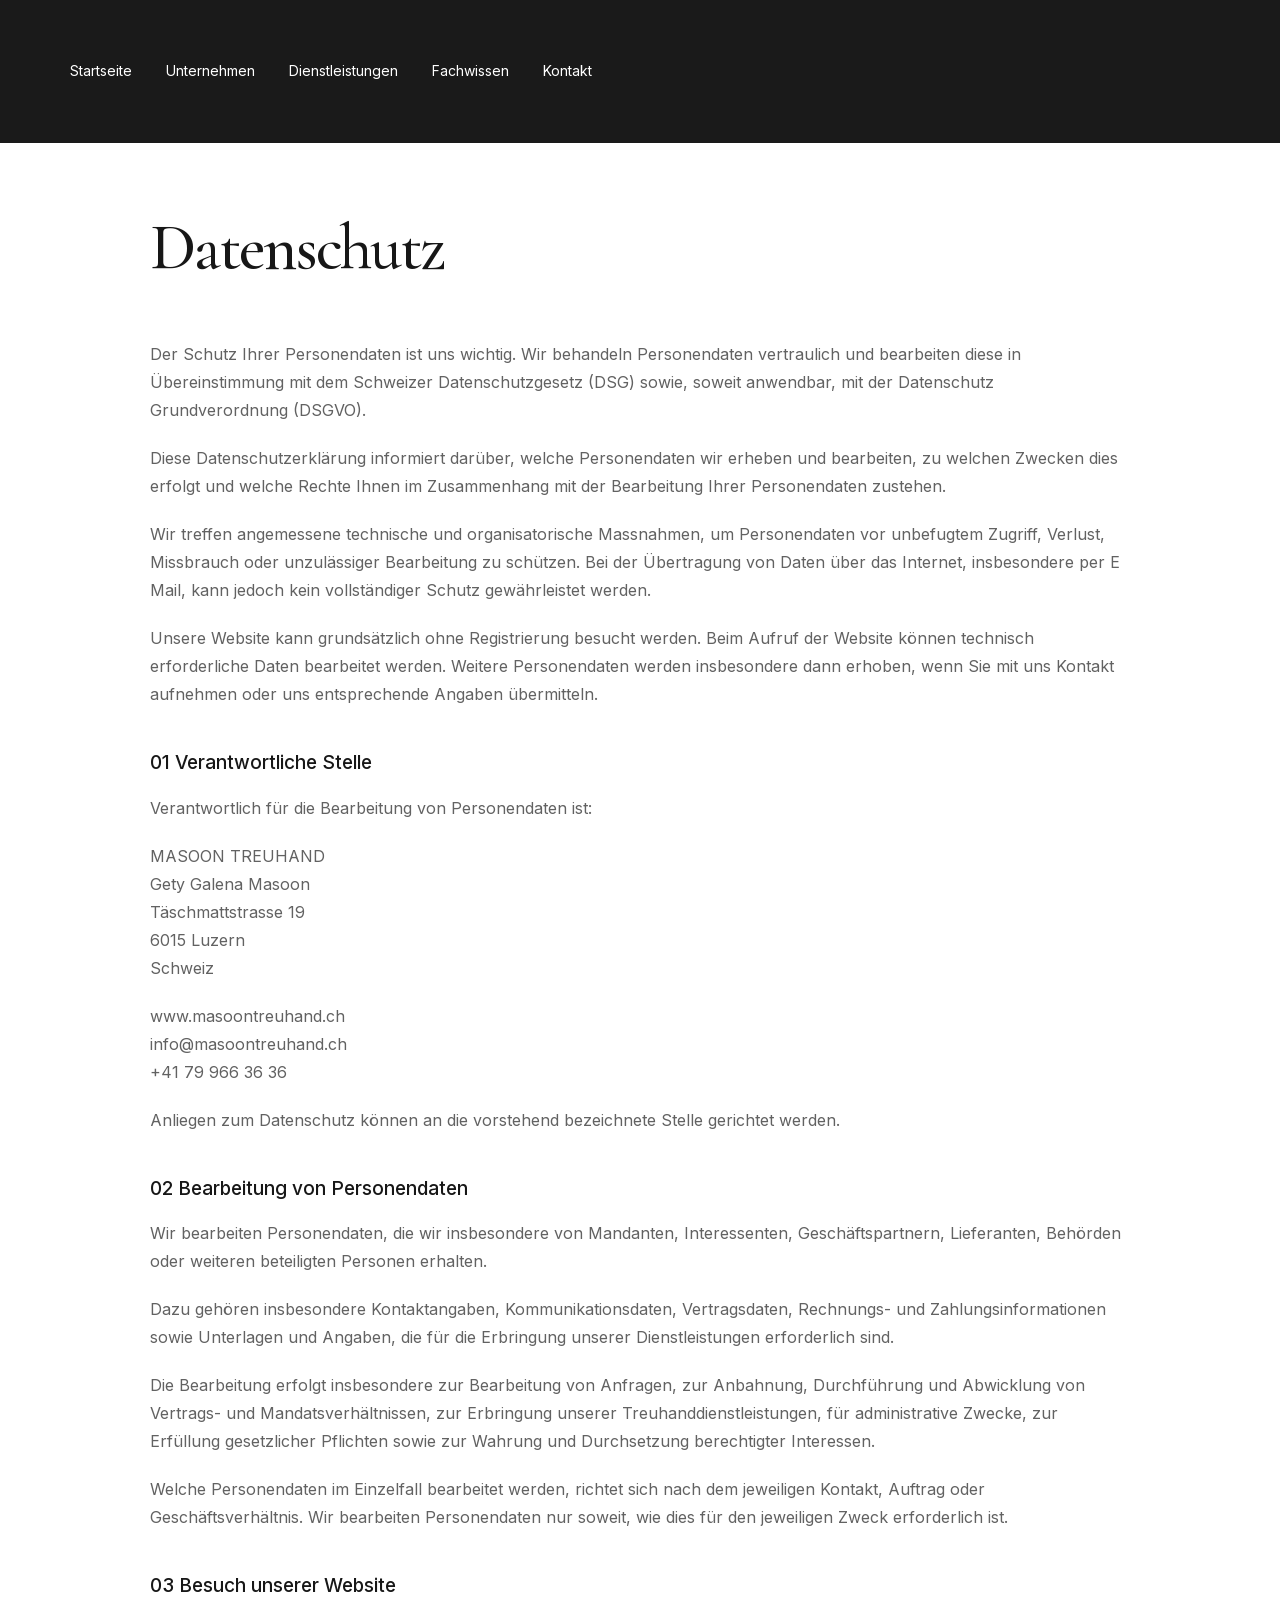
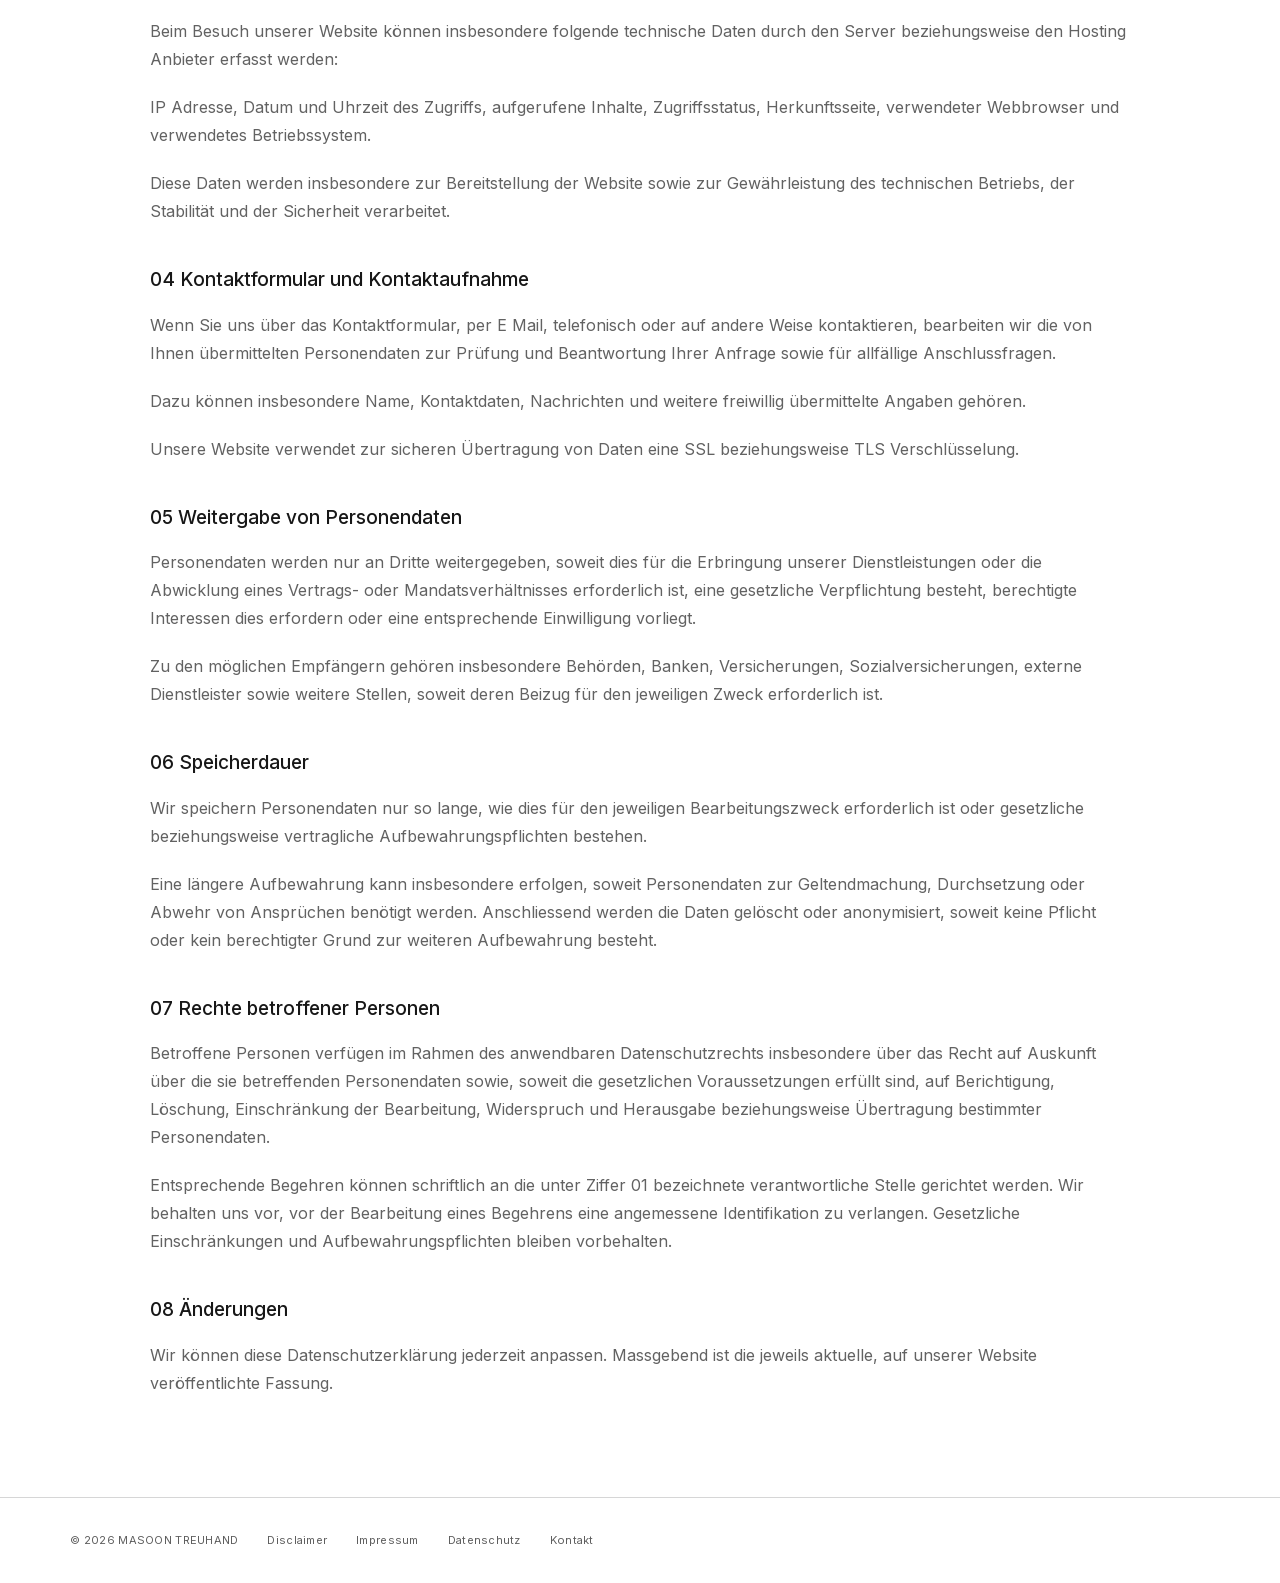
==== commit 719c0b6c: "Group footer links together" ====
--- a/datenschutz/index.html
+++ b/datenschutz/index.html
@@ -74,8 +74,8 @@
     </main>
 
     <footer class="site-footer">
-      <a href="/">© 2026 MASOON TREUHAND</a>
       <div>
+        <a href="/">© 2026 MASOON TREUHAND</a>
         <a href="/disclaimer/">Disclaimer</a>
         <a href="/impressum/">Impressum</a>
         <a href="/datenschutz/">Datenschutz</a>
--- a/assets/style.css
+++ b/assets/style.css
@@ -12,7 +12,7 @@
   src:url('/assets/inter.woff2') format('woff2');
   font-style:normal;
   font-weight:100 900;
-  font-display:swap
+  font-display:optional
 }
 
 @font-face{
@@ -20,7 +20,7 @@
   src:url('/assets/cormorant.woff2') format('woff2');
   font-style:normal;
   font-weight:300 700;
-  font-display:swap
+  font-display:optional
 }
 
 /* =========================================================
@@ -221,7 +221,6 @@
   display:flex;
   align-items:center;
   justify-content:space-between;
-  border-bottom:1px solid var(--line);
   gap:36px
 }
 
@@ -294,15 +293,6 @@
   min-height:700px
 }
 
-.hero:before{
-  content:'';
-  position:absolute;
-  inset:0 44% 0 0;
-  background:url('/assets/background-portrait.png') no-repeat 40% 30%;
-  background-size:cover;
-  z-index:-1
-}
-
 .hero-copy{
   align-self:center;
   padding:14px 0 36px
@@ -355,26 +345,10 @@
 }
 
 .hero-image>img{
-  height:100%;
   width:100%;
+  height:clamp(535px,40vw,635px);
   object-fit:cover;
-  object-position:67% center;
-  min-height:535px;
-  max-height:635px
-}
-
-.hero-image figcaption{
-  position:absolute;
-  bottom:0;
-  left:0;
-  right:0;
-  display:flex;
-  justify-content:space-between;
-  gap:12px;
-  font-size:10px;
-  letter-spacing:.08em;
-  line-height:1.4;
-  color:var(--muted)
+  object-position:67% center
 }
 
 /* =========================================================
@@ -581,9 +555,7 @@
   display:grid;
   grid-template-columns:1.15fr 1fr;
   gap:80px;
-  padding-top:72px;
-  background:url('/assets/background.png') no-repeat left top;
-  background-size:cover
+  padding-top:72px
 }
 
 .company-intro h1{
@@ -601,23 +573,10 @@
 
 .company-intro img{
   width:100%;
+  height:auto;
   aspect-ratio:4/5;
   object-fit:cover;
   object-position:58% center
-}
-
-.company-intro figcaption{
-  font-size:11px;
-  letter-spacing:.055em;
-  line-height:1.7;
-  margin-top:18px;
-  display:flex;
-  flex-direction:column
-}
-
-.company-intro figcaption span:last-child{
-  color:#777;
-  font-size:10px
 }
 
 .values{
@@ -1059,11 +1018,7 @@
     font-size:clamp(60px,7.4vw,82px)
   }
   .hero-image>img{
-    min-height:510px
-  }
-  .hero-image figcaption{
-    flex-direction:column;
-    gap:3px
+    height:510px
   }
   .hero-image{
     padding-bottom:48px
@@ -1159,7 +1114,7 @@
     margin-top:22px
   }
   .hero-image>img{
-    min-height:430px
+    height:430px
   }
   .hero-copy{
     padding-bottom:20px
@@ -1296,10 +1251,6 @@
     padding-top:27px;
     padding-bottom:44px
   }
-  .hero:before{
-    inset:0 0 35% 0;
-    background-position:right top
-  }
   .hero-copy{
     padding:13px 0 0
   }
@@ -1321,14 +1272,7 @@
   .hero-image>img{
     aspect-ratio:1.05/1;
     height:auto;
-    min-height:0;
-    max-height:none;
     object-position:68% center
-  }
-  .hero-image figcaption{
-    font-size:10px;
-    gap:3px;
-    bottom:0
   }
   .section-heading{
     gap:18px;
